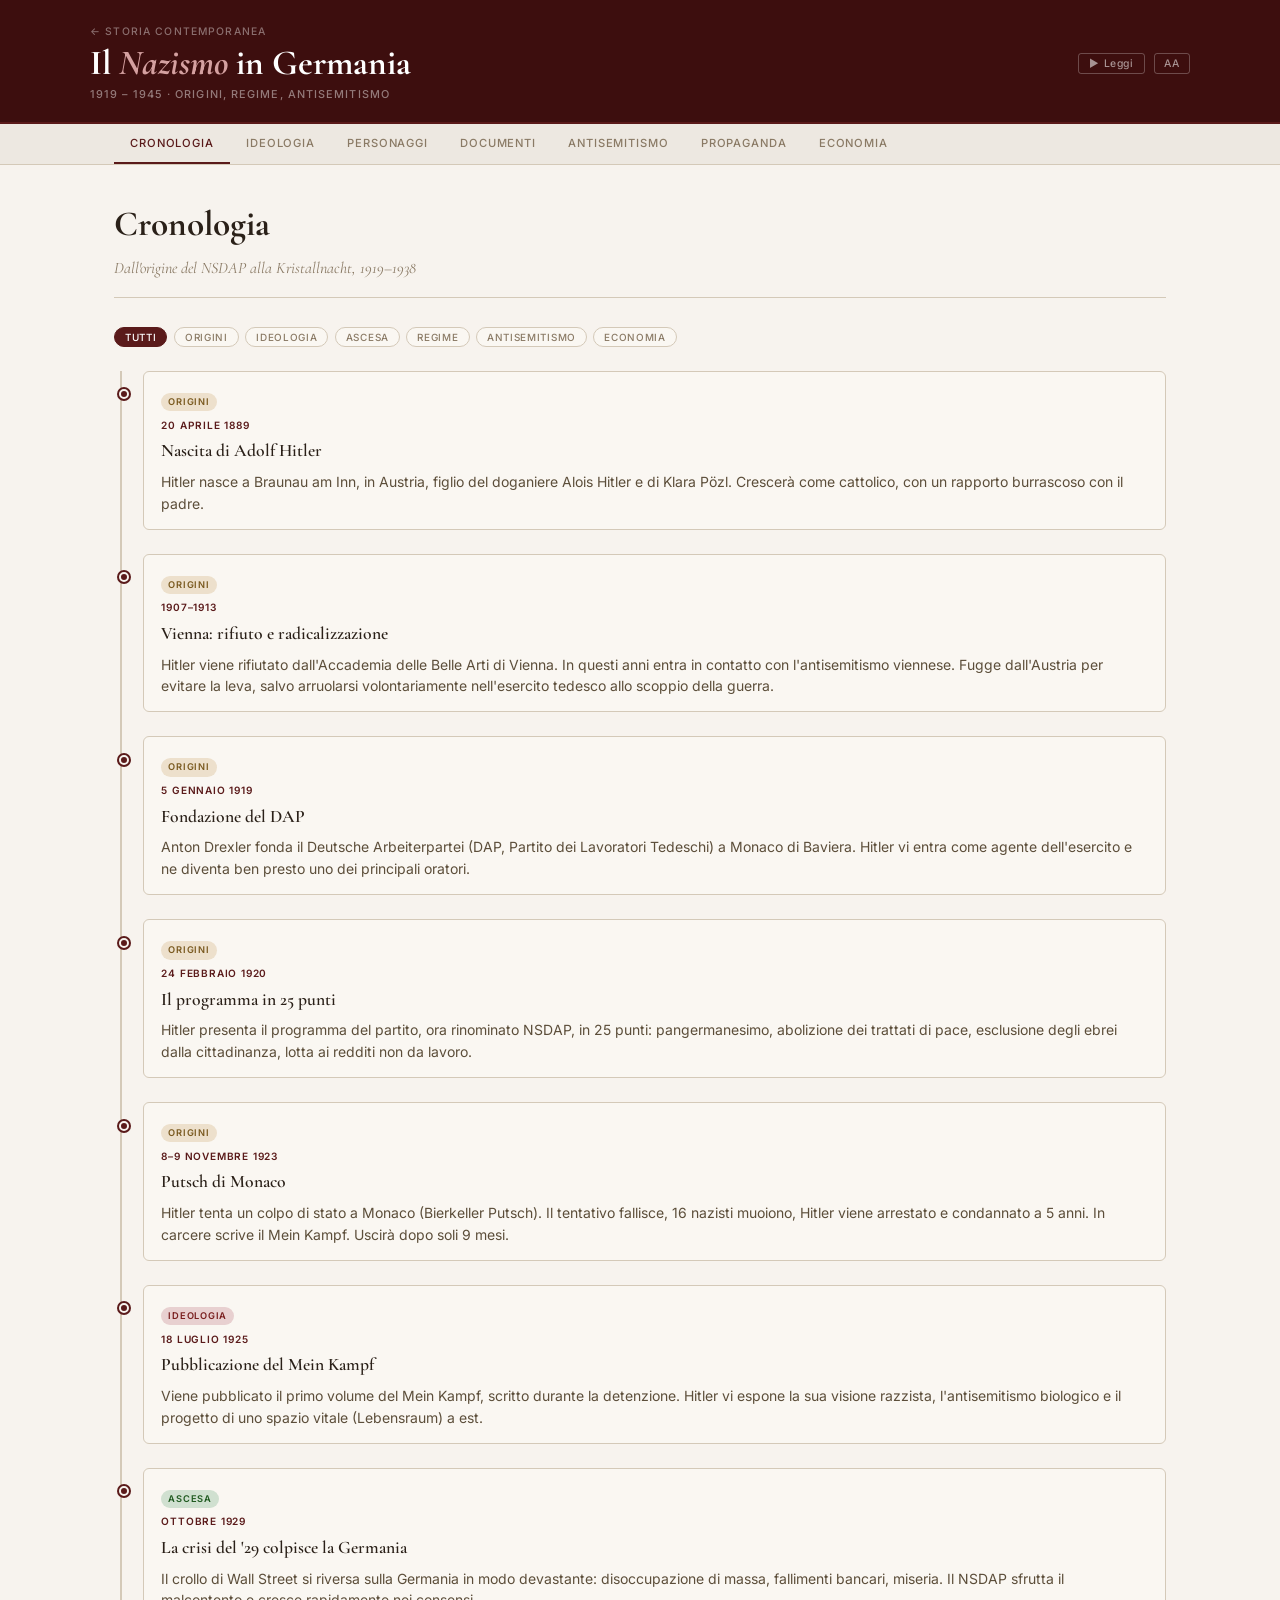
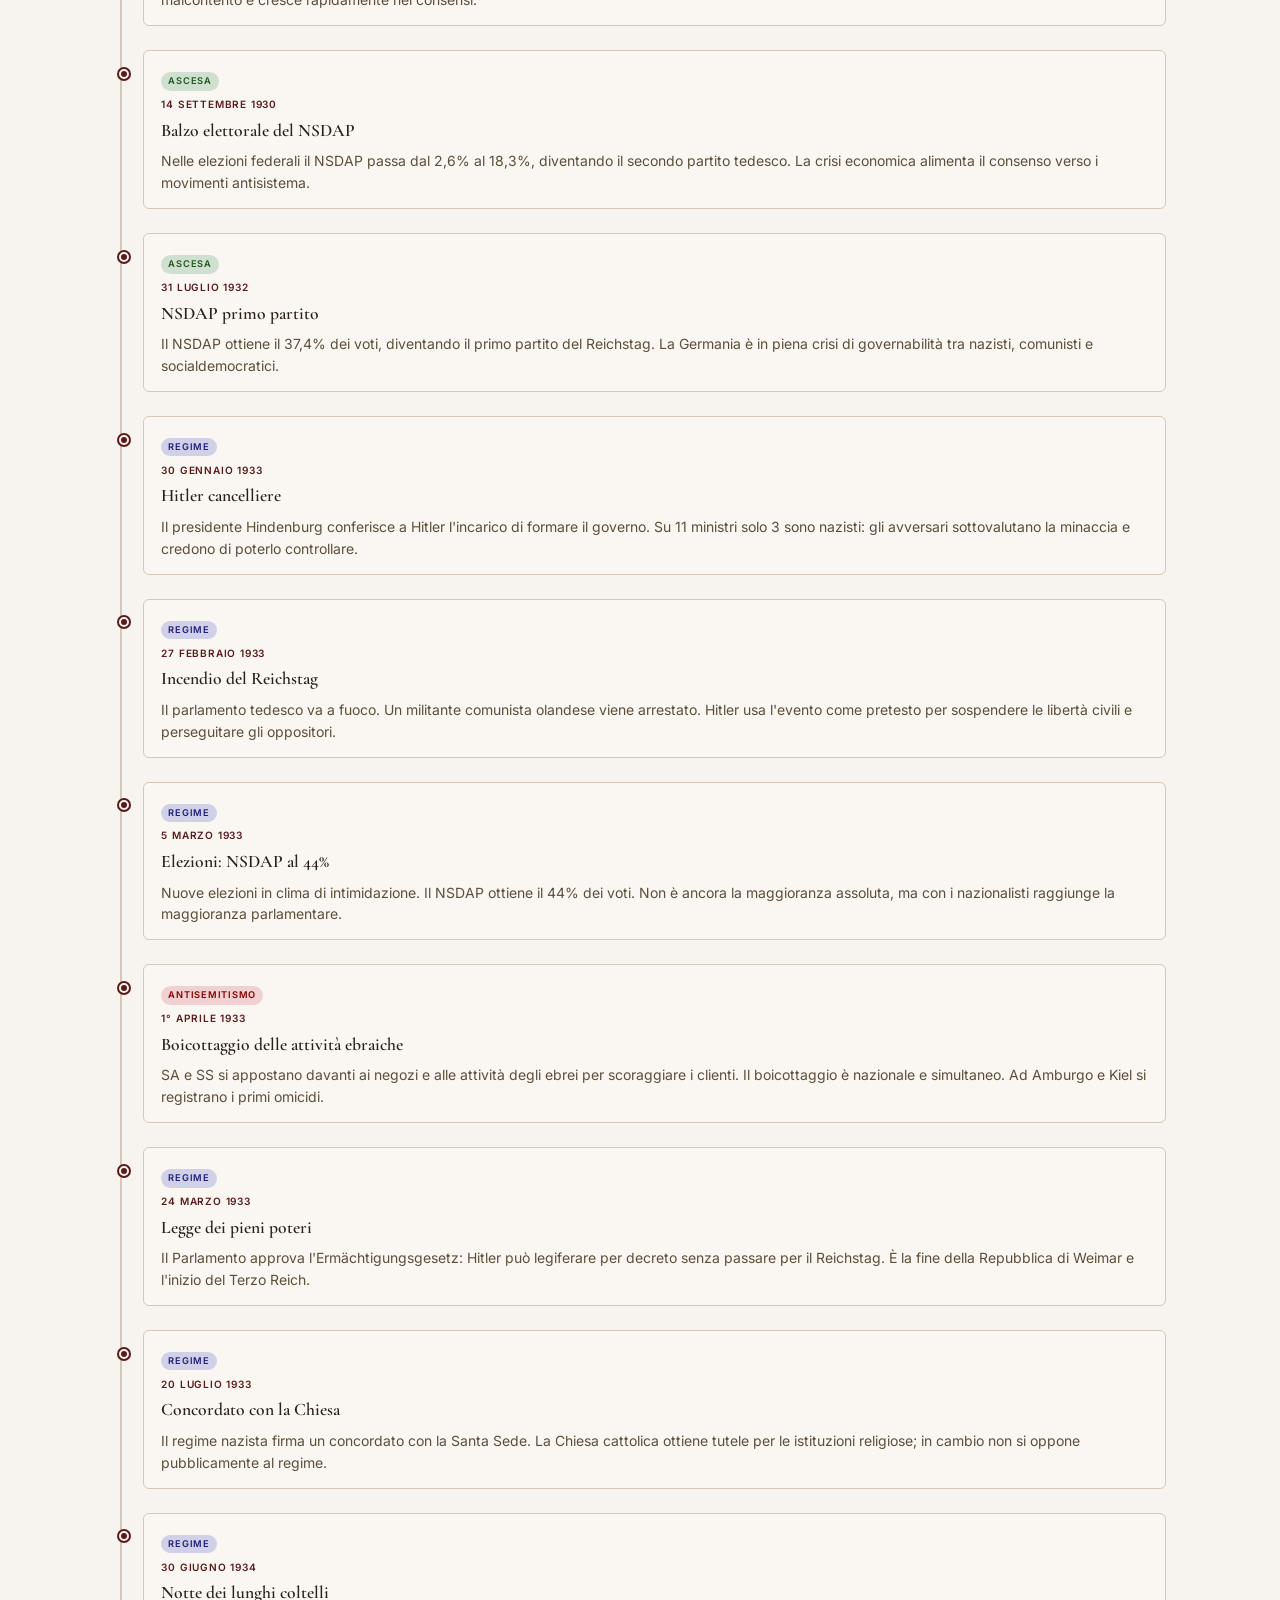
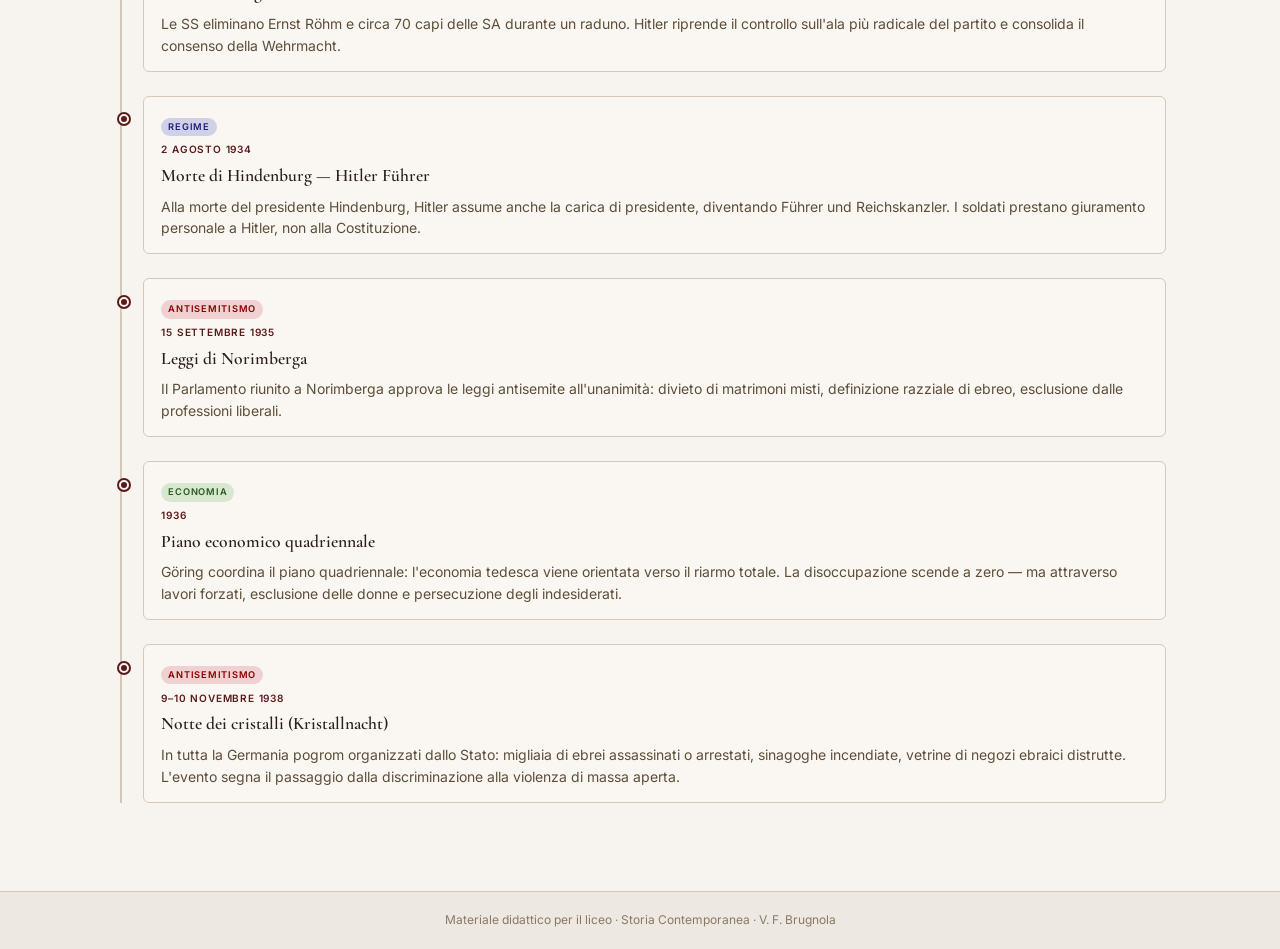
==== il-nazismo/index.html @ 442adf34 "Aggiunge dashboard Il Nazismo (7 tab) e aggiorna hub - Nuovo modulo il-nazismo/ con 7 sezioni temati" ====
<!DOCTYPE html>
<html lang="it">
<head>
<meta charset="UTF-8">
<meta name="viewport" content="width=device-width, initial-scale=1.0">
<title>Il Nazismo in Germania — Dashboard Didattico</title>
<link rel="preconnect" href="https://fonts.googleapis.com">
<link rel="stylesheet" href="https://fonts.googleapis.com/css2?family=Cormorant+Garamond:ital,wght@0,400;0,600;0,700;1,400;1,600&family=Inter:wght@400;500;600&display=swap">

<!-- Data files -->
<script src="data/timeline.js"></script>
<script src="data/ideologia.js"></script>
<script src="data/personaggi.js"></script>
<script src="data/documenti.js"></script>
<script src="data/antisemitismo.js"></script>
<script src="data/propaganda.js"></script>
<script src="data/economia.js"></script>

<style>
/* ═══════════════════════════════════════════
   DESIGN TOKENS — allineati a stora_contemporanea
═══════════════════════════════════════════ */
:root {
  --bg:           #F7F3EE;
  --bg2:          #EDE8E1;
  --bg3:          #E0D9D0;
  --fg:           #2A2018;
  --fg2:          #5C4E3A;
  --fg3:          #8A7A65;
  --accent:       #5A1A1A;
  --accent2:      #3D0E0E;
  --gold:         #8A6A20;
  --gold-pale:    #F0E6CC;
  --border:       #D4C9B8;
  --card:         #FAF7F2;
  --shadow:       rgba(42,32,24,0.10);
  --tag-bg:       #EDE0CC;
  --tag-fg:       #7A5A20;
  --font-display: 'Cormorant Garamond', Georgia, serif;
  --font-ui:      'Inter', system-ui, sans-serif;
  color-scheme: light;
}

/* ═══ RESET & BASE ═══ */
*, *::before, *::after { box-sizing: border-box; margin: 0; padding: 0; }

body {
  font-family: var(--font-ui);
  background: var(--bg);
  color: var(--fg);
  font-size: 15px;
  line-height: 1.55;
  min-height: 100vh;
  display: flex;
  flex-direction: column;
}

/* ═══ ALTA LEGGIBILITÀ (OpenDyslexic) ═══ */
@font-face {
  font-family: 'OpenDyslexic';
  src: url('https://cdn.jsdelivr.net/npm/opendyslexic@0.91.12/OpenDyslexic-Regular.otf') format('opentype');
  font-weight: normal; font-style: normal;
}
@font-face {
  font-family: 'OpenDyslexic';
  src: url('https://cdn.jsdelivr.net/npm/opendyslexic@0.91.12/OpenDyslexic-Bold.otf') format('opentype');
  font-weight: bold; font-style: normal;
}
:root.alta-legg {
  --font-display: 'OpenDyslexic', sans-serif;
  --font-ui:      'OpenDyslexic', sans-serif;
}
:root.alta-legg body { line-height: 2.0; letter-spacing: 0.04em; word-spacing: 0.18em; }

.legg-btn {
  font-family: var(--font-ui);
  font-size: 0.65rem;
  font-weight: 500;
  letter-spacing: 0.08em;
  text-transform: uppercase;
  background: transparent;
  border: 1px solid rgba(255,255,255,0.25);
  color: rgba(255,255,255,0.55);
  padding: 3px 9px;
  border-radius: 3px;
  cursor: pointer;
  transition: all 0.15s;
}
.legg-btn:hover, .legg-btn.active {
  background: rgba(255,255,255,0.12);
  color: rgba(255,255,255,0.85);
  border-color: rgba(255,255,255,0.45);
}

/* ═══ HEADER ═══ */
.site-header {
  background: var(--accent2);
  border-bottom: 2px solid var(--accent);
  padding: 1.5rem 1.5rem 1.2rem;
  position: sticky;
  top: 0;
  z-index: 100;
}

.header-inner {
  max-width: 1100px;
  margin-inline: auto;
  display: flex;
  align-items: center;
  gap: 1.5rem;
  flex-wrap: wrap;
}

.header-text { flex: 1; min-width: 0; }

.header-crumb {
  display: block;
  font-family: var(--font-ui);
  font-size: 0.65rem;
  font-weight: 500;
  letter-spacing: 0.11em;
  text-transform: uppercase;
  color: rgba(255,255,255,0.40);
  text-decoration: none;
  margin-bottom: 4px;
  transition: color 0.15s;
}
.header-crumb:hover { color: rgba(255,255,255,0.75); }

.site-title {
  font-family: var(--font-display);
  font-size: clamp(1.5rem, 3.5vw, 2.2rem);
  font-weight: 700;
  color: #fff;
  line-height: 1.1;
}
.site-title em { font-style: italic; color: #D4A0A0; }

.site-dates {
  font-family: var(--font-ui);
  font-size: 0.68rem;
  font-weight: 500;
  letter-spacing: 0.1em;
  text-transform: uppercase;
  color: rgba(255,255,255,0.45);
  margin-top: 3px;
}

.header-controls {
  display: flex;
  align-items: center;
  gap: 0.6rem;
  flex-shrink: 0;
}

/* TTS */
.tts-btn {
  font-family: var(--font-ui);
  font-size: 0.65rem;
  font-weight: 500;
  letter-spacing: 0.06em;
  background: transparent;
  border: 1px solid rgba(255,255,255,0.25);
  color: rgba(255,255,255,0.55);
  padding: 3px 10px;
  border-radius: 3px;
  cursor: pointer;
  transition: all 0.15s;
  display: none;
}
.tts-btn.visible { display: inline-flex; align-items: center; gap: 5px; }
.tts-btn:hover { background: rgba(255,255,255,0.12); color: rgba(255,255,255,0.85); border-color: rgba(255,255,255,0.45); }

/* ═══ NAV TABS ═══ */
.nav-tabs {
  background: var(--bg2);
  border-bottom: 1px solid var(--border);
  overflow-x: auto;
  scrollbar-width: none;
}
.nav-tabs::-webkit-scrollbar { display: none; }

.nav-tabs-inner {
  max-width: 1100px;
  margin-inline: auto;
  display: flex;
  padding: 0 1.5rem;
  gap: 0;
}

.tab-btn {
  font-family: var(--font-ui);
  font-size: 0.7rem;
  font-weight: 500;
  letter-spacing: 0.08em;
  text-transform: uppercase;
  color: var(--fg3);
  background: none;
  border: none;
  border-bottom: 2px solid transparent;
  padding: 0.75rem 1rem;
  cursor: pointer;
  transition: color 0.15s, border-color 0.15s;
  white-space: nowrap;
}
.tab-btn:hover { color: var(--fg2); }
.tab-btn.active { color: var(--accent); border-bottom-color: var(--accent); }

/* ═══ MAIN CONTENT ═══ */
.main {
  flex: 1;
  max-width: 1100px;
  width: 100%;
  margin-inline: auto;
  padding: 2rem 1.5rem 4rem;
}

.section { display: none; }
.section.active { display: block; }

/* ═══ SECTION HEADING ═══ */
.sec-title {
  font-family: var(--font-display);
  font-size: clamp(1.6rem, 3vw, 2.2rem);
  font-weight: 700;
  color: var(--fg);
  margin-bottom: 0.3rem;
}
.sec-subtitle {
  font-family: var(--font-display);
  font-size: 1rem;
  font-style: italic;
  color: var(--fg3);
  margin-bottom: 1.8rem;
  padding-bottom: 1rem;
  border-bottom: 1px solid var(--border);
}

/* ═══ TIMELINE ═══ */
.timeline-filters {
  display: flex;
  flex-wrap: wrap;
  gap: 0.4rem;
  margin-bottom: 1.5rem;
}
.tl-filter {
  font-family: var(--font-ui);
  font-size: 0.62rem;
  font-weight: 500;
  letter-spacing: 0.07em;
  text-transform: uppercase;
  border: 1px solid var(--border);
  background: var(--card);
  color: var(--fg3);
  padding: 3px 10px;
  border-radius: 20px;
  cursor: pointer;
  transition: all 0.15s;
}
.tl-filter.active, .tl-filter:hover {
  background: var(--accent);
  color: #fff;
  border-color: var(--accent);
}

.timeline { position: relative; padding-left: 1.8rem; }
.timeline::before {
  content: '';
  position: absolute;
  left: 6px;
  top: 0; bottom: 0;
  width: 2px;
  background: var(--border);
}

.tl-item {
  position: relative;
  margin-bottom: 1.5rem;
  padding: 1rem 1.1rem 0.9rem;
  background: var(--card);
  border: 1px solid var(--border);
  border-radius: 6px;
  transition: box-shadow 0.15s, transform 0.15s;
}
.tl-item:hover { box-shadow: 0 4px 16px var(--shadow); transform: translateX(2px); }
.tl-item.hidden { display: none; }

.tl-item::before {
  content: '';
  position: absolute;
  left: -1.55rem;
  top: 1.1rem;
  width: 10px; height: 10px;
  border-radius: 50%;
  background: var(--accent);
  border: 2px solid var(--bg);
  box-shadow: 0 0 0 2px var(--accent);
}

.tl-data {
  font-family: var(--font-ui);
  font-size: 0.63rem;
  font-weight: 600;
  letter-spacing: 0.08em;
  text-transform: uppercase;
  color: var(--accent);
  margin-bottom: 0.25rem;
}
.tl-titolo {
  font-family: var(--font-display);
  font-size: 1.1rem;
  font-weight: 600;
  color: var(--fg);
  margin-bottom: 0.4rem;
}
.tl-desc { font-size: 0.875rem; color: var(--fg2); line-height: 1.55; }

.cat-badge {
  display: inline-block;
  font-size: 0.58rem;
  font-weight: 600;
  letter-spacing: 0.08em;
  text-transform: uppercase;
  padding: 2px 7px;
  border-radius: 20px;
  margin-bottom: 0.4rem;
}
.cat-origini   { background: #EDE0CC; color: #7A5A20; }
.cat-ideologia { background: #E8D0D0; color: #7A2020; }
.cat-ascesa    { background: #D0E0D0; color: #205A20; }
.cat-regime    { background: #D0D0E8; color: #20207A; }
.cat-antisemitismo { background: #F0D0D0; color: #8B0000; }
.cat-economia  { background: #D8E8D0; color: #2A5A20; }

/* ═══ IDEOLOGIA CARDS ═══ */
.ideologia-grid {
  display: grid;
  grid-template-columns: repeat(auto-fill, minmax(300px, 1fr));
  gap: 1rem;
}
.idea-card {
  background: var(--card);
  border: 1px solid var(--border);
  border-radius: 8px;
  padding: 1.3rem 1.4rem 1.2rem;
  transition: box-shadow 0.15s, transform 0.15s;
}
.idea-card:hover { box-shadow: 0 4px 16px var(--shadow); transform: translateY(-2px); }

.idea-titolo {
  font-family: var(--font-display);
  font-size: 1.2rem;
  font-weight: 700;
  color: var(--fg);
  margin-bottom: 0.2rem;
}
.idea-sub {
  font-family: var(--font-display);
  font-size: 0.9rem;
  font-style: italic;
  color: var(--accent);
  margin-bottom: 0.7rem;
}
.idea-corpo { font-size: 0.875rem; color: var(--fg2); line-height: 1.6; margin-bottom: 0.8rem; }
.idea-tags { display: flex; flex-wrap: wrap; gap: 0.4rem; }
.idea-tag {
  font-size: 0.6rem;
  font-weight: 600;
  letter-spacing: 0.06em;
  text-transform: uppercase;
  background: var(--tag-bg);
  color: var(--tag-fg);
  padding: 2px 7px;
  border-radius: 20px;
}

/* ═══ PERSONAGGI ═══ */
.personaggi-grid {
  display: grid;
  grid-template-columns: repeat(auto-fill, minmax(280px, 1fr));
  gap: 1rem;
}
.pers-card {
  background: var(--card);
  border: 1px solid var(--border);
  border-radius: 8px;
  padding: 1.2rem 1.3rem 1.1rem;
  transition: box-shadow 0.15s, transform 0.15s;
}
.pers-card:hover { box-shadow: 0 4px 16px var(--shadow); transform: translateY(-2px); }

.pers-nome {
  font-family: var(--font-display);
  font-size: 1.15rem;
  font-weight: 700;
  color: var(--fg);
  margin-bottom: 0.1rem;
}
.pers-date {
  font-size: 0.7rem;
  color: var(--fg3);
  letter-spacing: 0.04em;
  margin-bottom: 0.15rem;
}
.pers-ruolo {
  font-size: 0.72rem;
  font-weight: 600;
  letter-spacing: 0.06em;
  text-transform: uppercase;
  margin-bottom: 0.7rem;
  padding-bottom: 0.6rem;
  border-bottom: 1px solid var(--border);
}
.pers-nsdap    { color: var(--accent); }
.pers-establishment { color: var(--fg3); }
.pers-opposizione   { color: #2D6A4F; }

.pers-bio { font-size: 0.865rem; color: var(--fg2); line-height: 1.55; }

/* ═══ DOCUMENTI ═══ */
.documenti-list { display: flex; flex-direction: column; gap: 1.2rem; }

.doc-card {
  background: var(--card);
  border: 1px solid var(--border);
  border-left: 3px solid var(--accent);
  border-radius: 0 8px 8px 0;
  padding: 1.2rem 1.4rem 1.1rem;
  transition: box-shadow 0.15s, transform 0.15s;
}
.doc-card:hover { box-shadow: 0 4px 16px var(--shadow); transform: translateY(-2px); }

.doc-meta {
  display: flex;
  flex-wrap: wrap;
  gap: 0.6rem;
  align-items: center;
  margin-bottom: 0.5rem;
}
.doc-data {
  font-size: 0.65rem;
  font-weight: 600;
  letter-spacing: 0.08em;
  text-transform: uppercase;
  color: var(--accent);
}
.doc-autore {
  font-size: 0.7rem;
  color: var(--fg3);
  font-style: italic;
}
.doc-cat {
  font-size: 0.58rem;
  font-weight: 600;
  letter-spacing: 0.07em;
  text-transform: uppercase;
  padding: 1px 6px;
  border-radius: 20px;
  margin-left: auto;
}

.doc-titolo {
  font-family: var(--font-display);
  font-size: 1.15rem;
  font-weight: 700;
  color: var(--fg);
  margin-bottom: 0.7rem;
}

.doc-testo {
  font-family: var(--font-display);
  font-size: 1rem;
  font-style: italic;
  color: var(--fg2);
  line-height: 1.7;
  border-left: 2px solid var(--gold-pale);
  padding-left: 1rem;
  margin-bottom: 0.8rem;
}

.doc-commento {
  font-size: 0.865rem;
  color: var(--fg2);
  line-height: 1.6;
}

details summary {
  cursor: pointer;
  font-size: 0.72rem;
  font-weight: 600;
  letter-spacing: 0.06em;
  text-transform: uppercase;
  color: var(--fg3);
  user-select: none;
  margin-bottom: 0.6rem;
  transition: color 0.15s;
}
details summary:hover { color: var(--fg2); }
details[open] summary { color: var(--fg); }

/* ═══ ANTISEMITISMO ═══ */
.antisem-list { display: flex; flex-direction: column; gap: 1.5rem; }

.antisem-card {
  background: var(--card);
  border: 1px solid var(--border);
  border-radius: 8px;
  padding: 1.3rem 1.5rem 1.2rem;
  transition: box-shadow 0.15s, transform 0.15s;
}
.antisem-card:hover { box-shadow: 0 4px 16px var(--shadow); transform: translateY(-2px); }

.antisem-header {
  display: flex;
  align-items: baseline;
  flex-wrap: wrap;
  gap: 0.8rem;
  margin-bottom: 0.6rem;
}
.antisem-data {
  font-size: 0.63rem;
  font-weight: 600;
  letter-spacing: 0.08em;
  text-transform: uppercase;
  color: var(--accent);
}
.antisem-fase {
  font-size: 0.6rem;
  font-weight: 600;
  letter-spacing: 0.07em;
  text-transform: uppercase;
  padding: 2px 8px;
  border-radius: 20px;
  background: #F0D0D0;
  color: #8B0000;
}
.antisem-titolo {
  font-family: var(--font-display);
  font-size: 1.15rem;
  font-weight: 700;
  color: var(--fg);
  margin-bottom: 0.6rem;
}
.antisem-desc { font-size: 0.875rem; color: var(--fg2); line-height: 1.6; margin-bottom: 0.9rem; }
.antisem-conseguenze-title {
  font-size: 0.65rem;
  font-weight: 600;
  letter-spacing: 0.08em;
  text-transform: uppercase;
  color: var(--fg3);
  margin-bottom: 0.4rem;
}
.antisem-conseguenze { list-style: none; display: flex; flex-direction: column; gap: 0.25rem; }
.antisem-conseguenze li {
  font-size: 0.845rem;
  color: var(--fg2);
  padding-left: 1rem;
  position: relative;
}
.antisem-conseguenze li::before {
  content: '›';
  position: absolute;
  left: 0;
  color: var(--accent);
  font-weight: 700;
}

/* ═══ PROPAGANDA ═══ */
.prop-grid {
  display: grid;
  grid-template-columns: repeat(auto-fill, minmax(300px, 1fr));
  gap: 1rem;
}
.prop-card {
  background: var(--card);
  border: 1px solid var(--border);
  border-radius: 8px;
  padding: 1.2rem 1.3rem 1.1rem;
  transition: box-shadow 0.15s, transform 0.15s;
}
.prop-card:hover { box-shadow: 0 4px 16px var(--shadow); transform: translateY(-2px); }

.prop-titolo {
  font-family: var(--font-display);
  font-size: 1.1rem;
  font-weight: 700;
  color: var(--fg);
  margin-bottom: 0.15rem;
}
.prop-resp {
  font-size: 0.68rem;
  color: var(--fg3);
  font-style: italic;
  margin-bottom: 0.7rem;
  padding-bottom: 0.6rem;
  border-bottom: 1px solid var(--border);
}
.prop-desc { font-size: 0.865rem; color: var(--fg2); line-height: 1.6; margin-bottom: 0.8rem; }
.prop-strumenti-title {
  font-size: 0.62rem;
  font-weight: 600;
  letter-spacing: 0.07em;
  text-transform: uppercase;
  color: var(--fg3);
  margin-bottom: 0.35rem;
}
.prop-strumenti { list-style: none; display: flex; flex-direction: column; gap: 0.2rem; }
.prop-strumenti li {
  font-size: 0.82rem;
  color: var(--fg2);
  padding-left: 0.9rem;
  position: relative;
}
.prop-strumenti li::before {
  content: '·';
  position: absolute;
  left: 0;
  color: var(--accent);
  font-weight: 700;
}

/* ═══ ECONOMIA ═══ */
.eco-list { display: flex; flex-direction: column; gap: 1.2rem; }
.eco-card {
  background: var(--card);
  border: 1px solid var(--border);
  border-radius: 8px;
  padding: 1.3rem 1.5rem 1.2rem;
  transition: box-shadow 0.15s, transform 0.15s;
}
.eco-card:hover { box-shadow: 0 4px 16px var(--shadow); transform: translateY(-2px); }

.eco-header {
  display: flex;
  align-items: baseline;
  flex-wrap: wrap;
  gap: 0.8rem;
  margin-bottom: 0.5rem;
}
.eco-periodo {
  font-size: 0.63rem;
  font-weight: 600;
  letter-spacing: 0.08em;
  text-transform: uppercase;
  color: var(--fg3);
}
.eco-titolo {
  font-family: var(--font-display);
  font-size: 1.15rem;
  font-weight: 700;
  color: var(--fg);
  margin-bottom: 0.6rem;
}
.eco-desc { font-size: 0.875rem; color: var(--fg2); line-height: 1.6; margin-bottom: 0.8rem; }
.eco-dati { display: flex; flex-direction: column; gap: 0.25rem; }
.eco-dato {
  font-size: 0.83rem;
  color: var(--fg2);
  padding-left: 1rem;
  position: relative;
}
.eco-dato::before {
  content: '›';
  position: absolute;
  left: 0;
  color: var(--gold);
  font-weight: 700;
}

/* ═══ FOOTER ═══ */
.site-footer {
  background: var(--bg2);
  border-top: 1px solid var(--border);
  padding: 1.2rem 1.5rem;
  font-size: 0.75rem;
  color: var(--fg3);
  text-align: center;
}

/* ═══ RESPONSIVE ═══ */
@media (max-width: 600px) {
  .header-inner { flex-direction: column; align-items: flex-start; gap: 0.7rem; }
  .main { padding: 1.5rem 1rem 3rem; }
  .ideologia-grid, .personaggi-grid, .prop-grid { grid-template-columns: 1fr; }
}
</style>
</head>
<body>

<!-- HEADER -->
<header class="site-header">
  <div class="header-inner">
    <div class="header-text">
      <a href="../" class="header-crumb">← Storia Contemporanea</a>
      <h1 class="site-title">Il <em>Nazismo</em> in Germania</h1>
      <p class="site-dates">1919 – 1945 · Origini, regime, antisemitismo</p>
    </div>
    <div class="header-controls">
      <button class="tts-btn" id="tts-play" onclick="ttsPlay()">▶ Leggi</button>
      <button class="tts-btn" id="tts-stop" onclick="ttsStop()">⏹ Stop</button>
      <button class="legg-btn" id="legg-btn" onclick="toggleLegg()" title="Alta leggibilità (OpenDyslexic)">Aa</button>
    </div>
  </div>
</header>

<!-- NAV TABS -->
<nav class="nav-tabs">
  <div class="nav-tabs-inner">
    <button class="tab-btn active" onclick="showTab('timeline', this)">Cronologia</button>
    <button class="tab-btn" onclick="showTab('ideologia', this)">Ideologia</button>
    <button class="tab-btn" onclick="showTab('personaggi', this)">Personaggi</button>
    <button class="tab-btn" onclick="showTab('documenti', this)">Documenti</button>
    <button class="tab-btn" onclick="showTab('antisemitismo', this)">Antisemitismo</button>
    <button class="tab-btn" onclick="showTab('propaganda', this)">Propaganda</button>
    <button class="tab-btn" onclick="showTab('economia', this)">Economia</button>
  </div>
</nav>

<!-- MAIN -->
<main class="main">

  <!-- ══ TIMELINE ══ -->
  <section id="sec-timeline" class="section active">
    <h2 class="sec-title">Cronologia</h2>
    <p class="sec-subtitle">Dall'origine del NSDAP alla Kristallnacht, 1919–1938</p>

    <div class="timeline-filters" id="tl-filters">
      <button class="tl-filter active" onclick="filterTimeline('all', this)">Tutti</button>
      <button class="tl-filter" onclick="filterTimeline('origini', this)">Origini</button>
      <button class="tl-filter" onclick="filterTimeline('ideologia', this)">Ideologia</button>
      <button class="tl-filter" onclick="filterTimeline('ascesa', this)">Ascesa</button>
      <button class="tl-filter" onclick="filterTimeline('regime', this)">Regime</button>
      <button class="tl-filter" onclick="filterTimeline('antisemitismo', this)">Antisemitismo</button>
      <button class="tl-filter" onclick="filterTimeline('economia', this)">Economia</button>
    </div>

    <div class="timeline" id="timeline-container"></div>
  </section>

  <!-- ══ IDEOLOGIA ══ -->
  <section id="sec-ideologia" class="section">
    <h2 class="sec-title">Ideologia</h2>
    <p class="sec-subtitle">I pilastri del pensiero nazionalsocialista</p>
    <div class="ideologia-grid" id="ideologia-container"></div>
  </section>

  <!-- ══ PERSONAGGI ══ -->
  <section id="sec-personaggi" class="section">
    <h2 class="sec-title">Personaggi</h2>
    <p class="sec-subtitle">Protagonisti del nazismo e della resistenza</p>
    <div class="personaggi-grid" id="personaggi-container"></div>
  </section>

  <!-- ══ DOCUMENTI ══ -->
  <section id="sec-documenti" class="section">
    <h2 class="sec-title">Documenti</h2>
    <p class="sec-subtitle">Fonti primarie con commento storico</p>
    <div class="documenti-list" id="documenti-container"></div>
  </section>

  <!-- ══ ANTISEMITISMO ══ -->
  <section id="sec-antisemitismo" class="section">
    <h2 class="sec-title">Antisemitismo</h2>
    <p class="sec-subtitle">Dalla discriminazione alla violenza di massa, 1933–1938</p>
    <div class="antisem-list" id="antisem-container"></div>
  </section>

  <!-- ══ PROPAGANDA ══ -->
  <section id="sec-propaganda" class="section">
    <h2 class="sec-title">Propaganda</h2>
    <p class="sec-subtitle">La macchina del consenso nazista</p>
    <div class="prop-grid" id="prop-container"></div>
  </section>

  <!-- ══ ECONOMIA ══ -->
  <section id="sec-economia" class="section">
    <h2 class="sec-title">Economia</h2>
    <p class="sec-subtitle">Dal crollo del '29 all'economia di guerra</p>
    <div class="eco-list" id="eco-container"></div>
  </section>

</main>

<footer class="site-footer">
  Materiale didattico per il liceo · Storia Contemporanea · V. F. Brugnola
</footer>

<script>
/* ═══ TAB NAVIGATION ═══ */
function showTab(id, btn) {
  document.querySelectorAll('.section').forEach(s => s.classList.remove('active'));
  document.querySelectorAll('.tab-btn').forEach(b => b.classList.remove('active'));
  document.getElementById('sec-' + id).classList.add('active');
  btn.classList.add('active');
  updateTTS();
}

/* ═══ TIMELINE ═══ */
function buildTimeline() {
  const container = document.getElementById('timeline-container');
  container.innerHTML = timelineData.map(ev => `
    <div class="tl-item" data-cat="${ev.categoria}">
      <span class="cat-badge cat-${ev.categoria}">${ev.categoria}</span>
      <div class="tl-data">${ev.data}</div>
      <div class="tl-titolo">${ev.titolo}</div>
      <div class="tl-desc">${ev.desc}</div>
    </div>
  `).join('');
}

function filterTimeline(cat, btn) {
  document.querySelectorAll('#tl-filters .tl-filter').forEach(b => b.classList.remove('active'));
  btn.classList.add('active');
  document.querySelectorAll('.tl-item').forEach(item => {
    item.classList.toggle('hidden', cat !== 'all' && item.dataset.cat !== cat);
  });
}

/* ═══ IDEOLOGIA ═══ */
function buildIdeologia() {
  document.getElementById('ideologia-container').innerHTML = ideologiaData.map(i => `
    <div class="idea-card">
      <div class="idea-titolo">${i.titolo}</div>
      <div class="idea-sub">${i.sottotitolo}</div>
      <div class="idea-corpo">${i.corpo}</div>
      <div class="idea-tags">${i.tag.map(t => `<span class="idea-tag">${t}</span>`).join('')}</div>
    </div>
  `).join('');
}

/* ═══ PERSONAGGI ═══ */
function buildPersonaggi() {
  document.getElementById('personaggi-container').innerHTML = personaggiData.map(p => `
    <div class="pers-card">
      <div class="pers-nome">${p.nome}</div>
      <div class="pers-date">${p.date}</div>
      <div class="pers-ruolo pers-${p.fazione}">${p.ruolo}</div>
      <div class="pers-bio">${p.bio}</div>
    </div>
  `).join('');
}

/* ═══ DOCUMENTI ═══ */
function buildDocumenti() {
  document.getElementById('documenti-container').innerHTML = documentiData.map(d => `
    <div class="doc-card">
      <div class="doc-meta">
        <span class="doc-data">${d.data}</span>
        <span class="doc-autore">${d.autore}</span>
        <span class="doc-cat cat-${d.categoria}">${d.categoria}</span>
      </div>
      <div class="doc-titolo">${d.titolo}</div>
      <blockquote class="doc-testo">${d.testo}</blockquote>
      <details>
        <summary>Commento storico</summary>
        <div class="doc-commento">${d.commento}</div>
      </details>
    </div>
  `).join('');
}

/* ═══ ANTISEMITISMO ═══ */
function buildAntisemitismo() {
  document.getElementById('antisem-container').innerHTML = antisemitismoData.map(a => `
    <div class="antisem-card">
      <div class="antisem-header">
        <span class="antisem-data">${a.data}</span>
        <span class="antisem-fase">${a.fase}</span>
      </div>
      <div class="antisem-titolo">${a.titolo}</div>
      <div class="antisem-desc">${a.desc}</div>
      <div class="antisem-conseguenze-title">Conseguenze</div>
      <ul class="antisem-conseguenze">
        ${a.conseguenze.map(c => `<li>${c}</li>`).join('')}
      </ul>
    </div>
  `).join('');
}

/* ═══ PROPAGANDA ═══ */
function buildPropaganda() {
  document.getElementById('prop-container').innerHTML = propagandaData.map(p => `
    <div class="prop-card">
      <div class="prop-titolo">${p.titolo}</div>
      <div class="prop-resp">${p.responsabile}</div>
      <div class="prop-desc">${p.desc}</div>
      <div class="prop-strumenti-title">Strumenti</div>
      <ul class="prop-strumenti">
        ${p.strumenti.map(s => `<li>${s}</li>`).join('')}
      </ul>
    </div>
  `).join('');
}

/* ═══ ECONOMIA ═══ */
function buildEconomia() {
  document.getElementById('eco-container').innerHTML = economiaData.map(e => `
    <div class="eco-card">
      <div class="eco-header">
        <span class="eco-periodo">${e.periodo}</span>
      </div>
      <div class="eco-titolo">${e.titolo}</div>
      <div class="eco-desc">${e.desc}</div>
      <div class="eco-dati">
        ${e.dati.map(d => `<div class="eco-dato">${d}</div>`).join('')}
      </div>
    </div>
  `).join('');
}

/* ═══ TTS ═══ */
let ttsActive = false;
let currentUtterance = null;

function getReadableText() {
  const activeSection = document.querySelector('.section.active');
  if (!activeSection) return '';
  return activeSection.innerText.replace(/\s+/g, ' ').trim();
}

function updateTTS() {
  const text = getReadableText();
  document.getElementById('tts-play').classList.toggle('visible', text.length > 0);
}

function ttsPlay() {
  if (!('speechSynthesis' in window)) return;
  window.speechSynthesis.cancel();
  const text = getReadableText();
  if (!text) return;
  currentUtterance = new SpeechSynthesisUtterance(text);
  currentUtterance.lang = 'it-IT';
  currentUtterance.rate = 0.92;
  currentUtterance.onend = () => {
    ttsActive = false;
    document.getElementById('tts-stop').classList.remove('visible');
  };
  window.speechSynthesis.speak(currentUtterance);
  ttsActive = true;
  document.getElementById('tts-stop').classList.add('visible');
}

function ttsStop() {
  window.speechSynthesis.cancel();
  ttsActive = false;
  document.getElementById('tts-stop').classList.remove('visible');
}

/* ═══ ALTA LEGGIBILITÀ ═══ */
function toggleLegg() {
  const root = document.documentElement;
  const btn = document.getElementById('legg-btn');
  root.classList.toggle('alta-legg');
  btn.classList.toggle('active');
  btn.textContent = root.classList.contains('alta-legg') ? 'Aa ✓' : 'Aa';
}

/* ═══ INIT ═══ */
document.addEventListener('DOMContentLoaded', () => {
  buildTimeline();
  buildIdeologia();
  buildPersonaggi();
  buildDocumenti();
  buildAntisemitismo();
  buildPropaganda();
  buildEconomia();
  updateTTS();
});
</script>
</body>
</html>
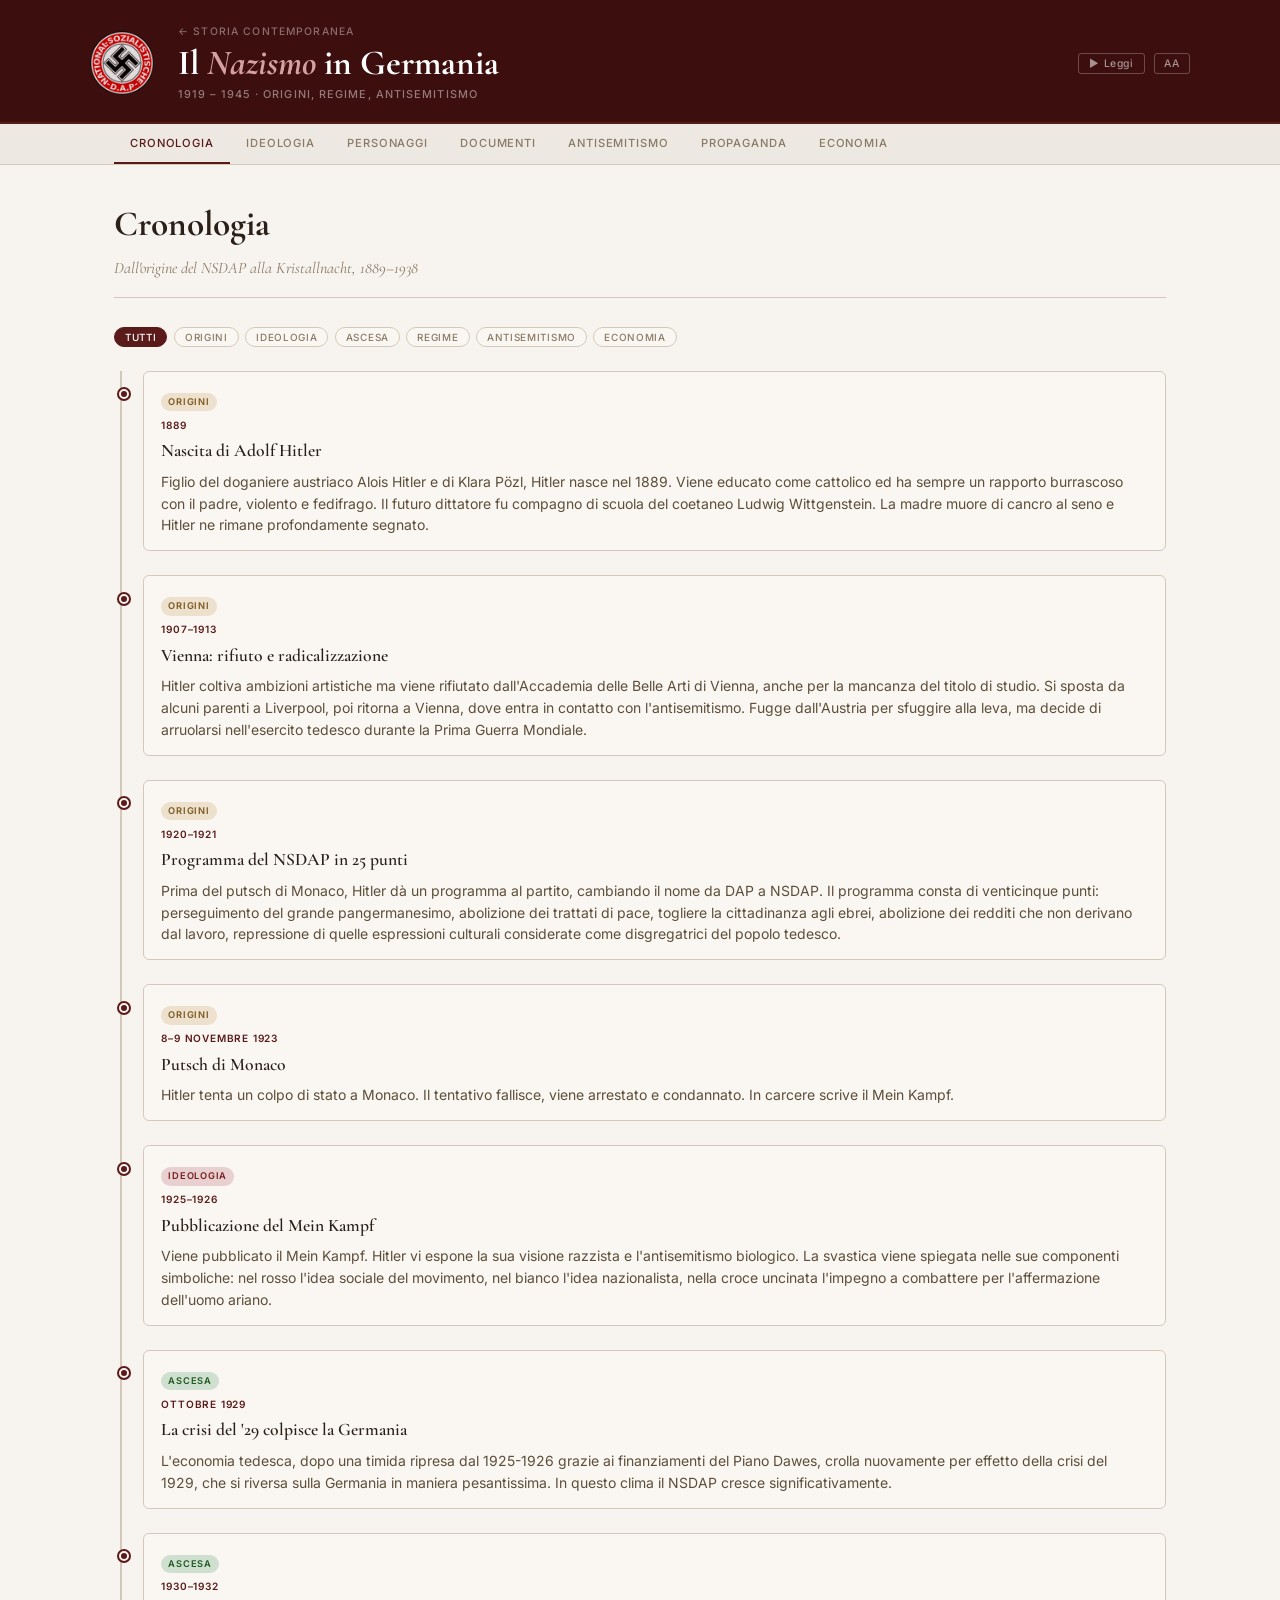
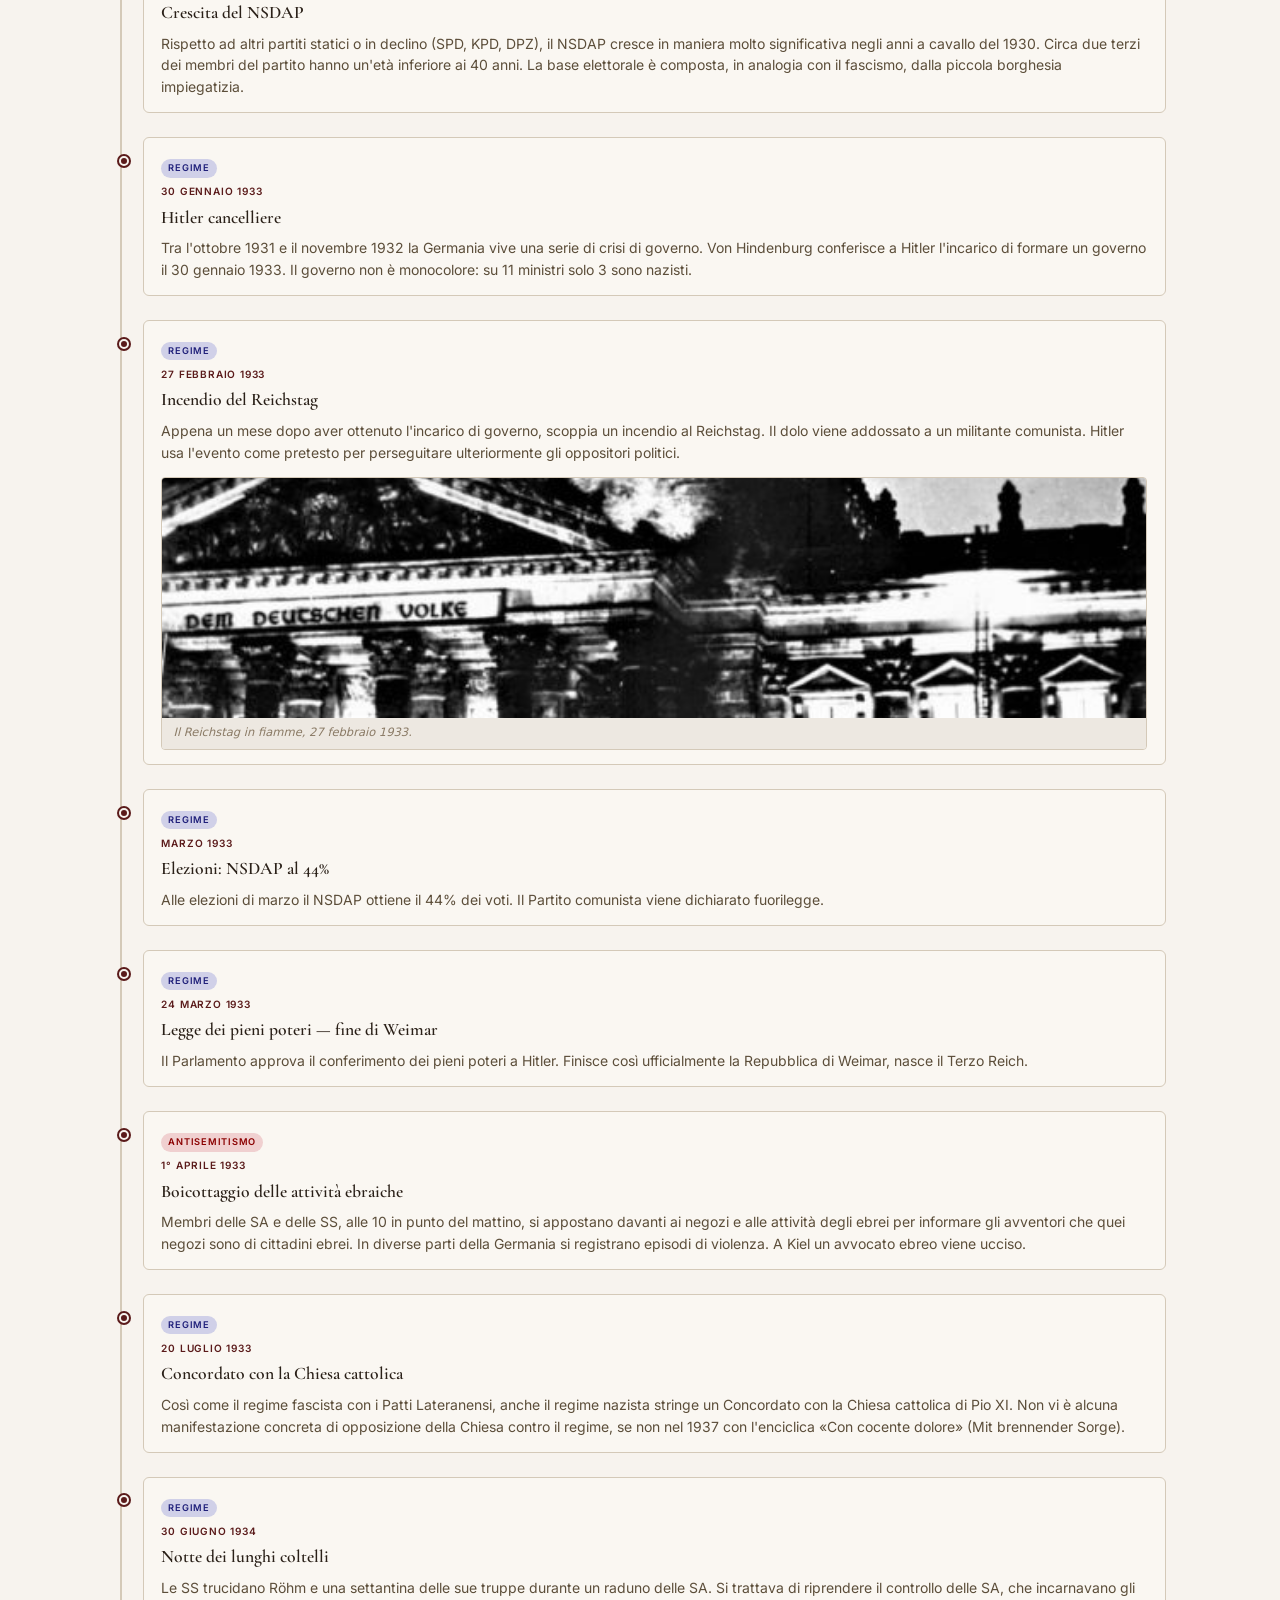
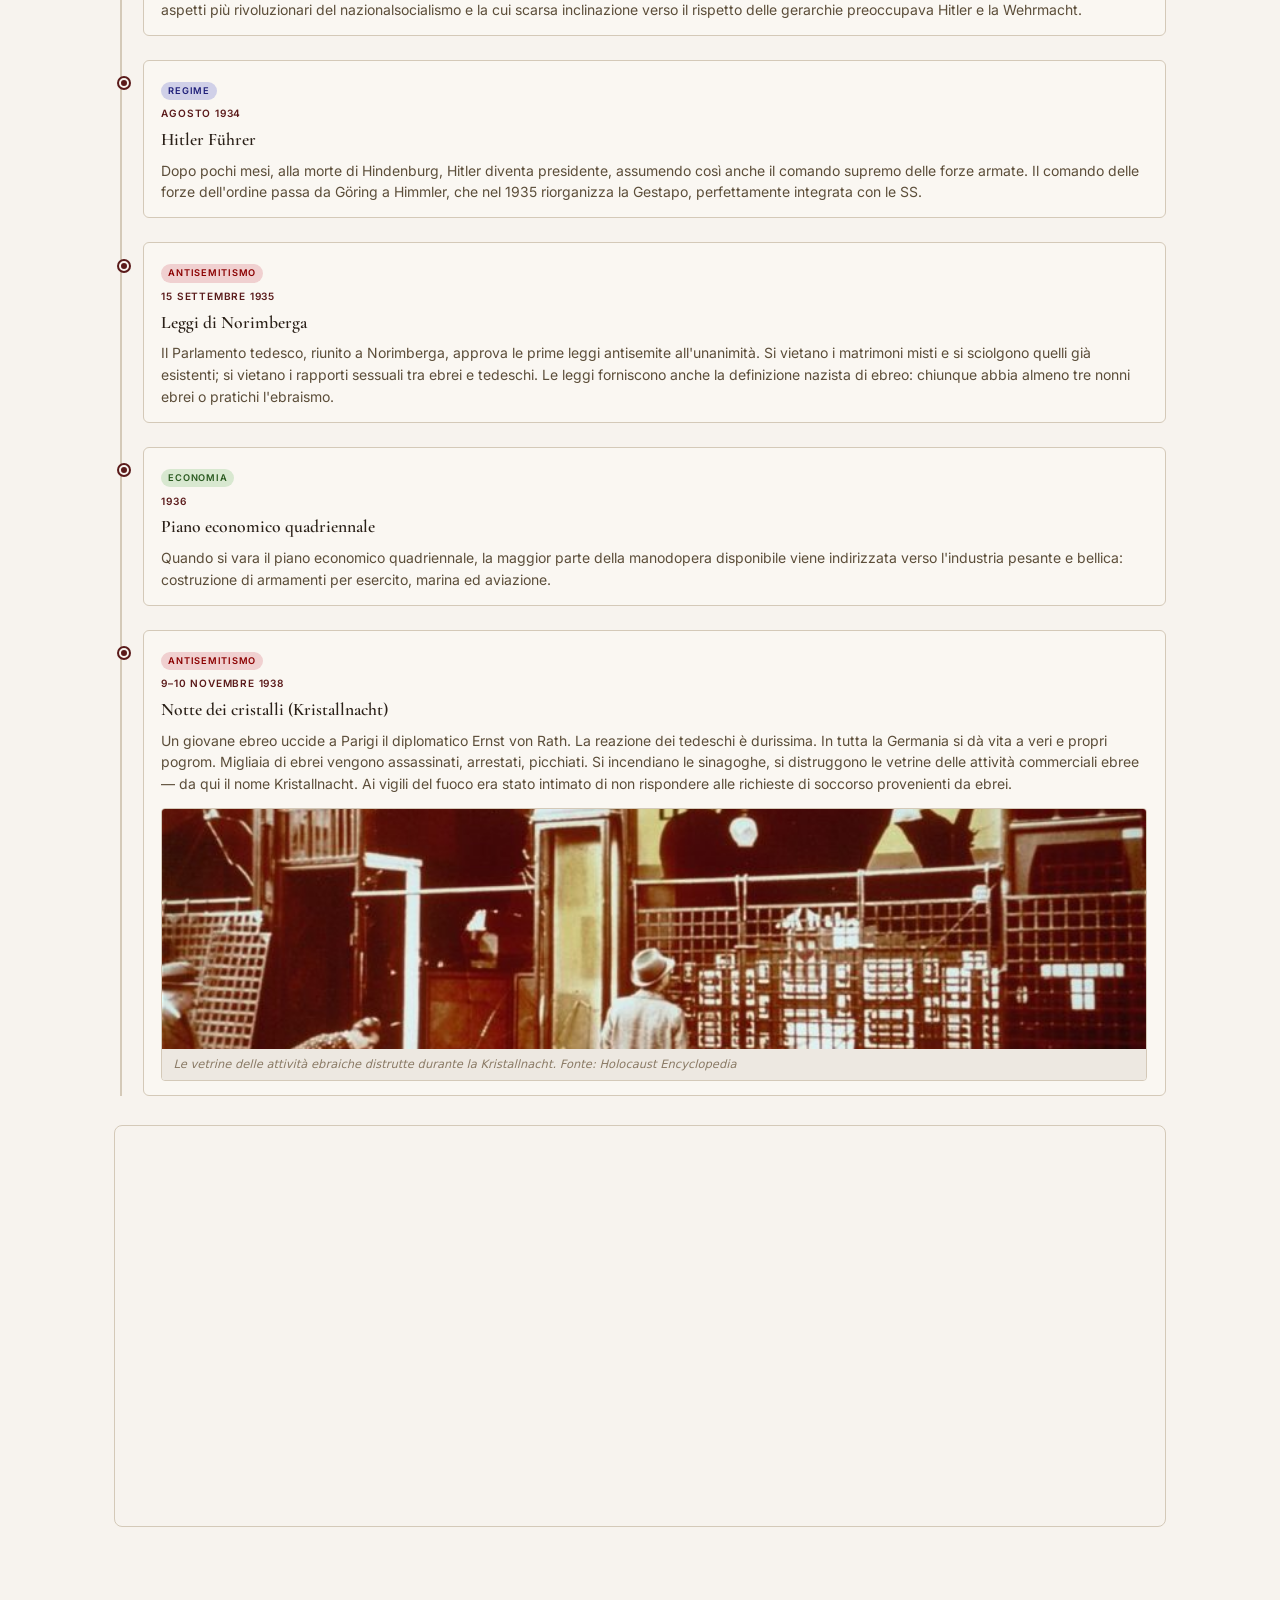
==== commit 122c8d07: "Aggiunge dashboard Il nazismo in Germania - Dashboard completa a 7 tab: Cronologia, Ideologia, Perso" ====
--- a/il-nazismo/index.html
+++ b/il-nazismo/index.html
@@ -7,19 +7,7 @@
 <link rel="preconnect" href="https://fonts.googleapis.com">
 <link rel="stylesheet" href="https://fonts.googleapis.com/css2?family=Cormorant+Garamond:ital,wght@0,400;0,600;0,700;1,400;1,600&family=Inter:wght@400;500;600&display=swap">
 
-<!-- Data files -->
-<script src="data/timeline.js"></script>
-<script src="data/ideologia.js"></script>
-<script src="data/personaggi.js"></script>
-<script src="data/documenti.js"></script>
-<script src="data/antisemitismo.js"></script>
-<script src="data/propaganda.js"></script>
-<script src="data/economia.js"></script>
-
 <style>
-/* ═══════════════════════════════════════════
-   DESIGN TOKENS — allineati a stora_contemporanea
-═══════════════════════════════════════════ */
 :root {
   --bg:           #F7F3EE;
   --bg2:          #EDE8E1;
@@ -41,7 +29,6 @@
   color-scheme: light;
 }
 
-/* ═══ RESET & BASE ═══ */
 *, *::before, *::after { box-sizing: border-box; margin: 0; padding: 0; }
 
 body {
@@ -55,641 +42,260 @@
   flex-direction: column;
 }
 
-/* ═══ ALTA LEGGIBILITÀ (OpenDyslexic) ═══ */
-@font-face {
-  font-family: 'OpenDyslexic';
-  src: url('https://cdn.jsdelivr.net/npm/opendyslexic@0.91.12/OpenDyslexic-Regular.otf') format('opentype');
-  font-weight: normal; font-style: normal;
-}
-@font-face {
-  font-family: 'OpenDyslexic';
-  src: url('https://cdn.jsdelivr.net/npm/opendyslexic@0.91.12/OpenDyslexic-Bold.otf') format('opentype');
-  font-weight: bold; font-style: normal;
-}
-:root.alta-legg {
-  --font-display: 'OpenDyslexic', sans-serif;
-  --font-ui:      'OpenDyslexic', sans-serif;
-}
-:root.alta-legg body { line-height: 2.0; letter-spacing: 0.04em; word-spacing: 0.18em; }
-
 .legg-btn {
-  font-family: var(--font-ui);
-  font-size: 0.65rem;
-  font-weight: 500;
-  letter-spacing: 0.08em;
-  text-transform: uppercase;
-  background: transparent;
-  border: 1px solid rgba(255,255,255,0.25);
-  color: rgba(255,255,255,0.55);
-  padding: 3px 9px;
-  border-radius: 3px;
-  cursor: pointer;
-  transition: all 0.15s;
-}
-.legg-btn:hover, .legg-btn.active {
-  background: rgba(255,255,255,0.12);
-  color: rgba(255,255,255,0.85);
-  border-color: rgba(255,255,255,0.45);
-}
-
-/* ═══ HEADER ═══ */
+  font-family: var(--font-ui); font-size: 0.65rem; font-weight: 500; letter-spacing: 0.08em;
+  text-transform: uppercase; background: transparent; border: 1px solid rgba(255,255,255,0.25);
+  color: rgba(255,255,255,0.55); padding: 3px 9px; border-radius: 3px; cursor: pointer; transition: all 0.15s;
+}
+.legg-btn:hover, .legg-btn.active { background: rgba(255,255,255,0.12); color: rgba(255,255,255,0.85); border-color: rgba(255,255,255,0.45); }
+
+/* HEADER */
 .site-header {
   background: var(--accent2);
   border-bottom: 2px solid var(--accent);
   padding: 1.5rem 1.5rem 1.2rem;
-  position: sticky;
-  top: 0;
-  z-index: 100;
-}
-
+  position: sticky; top: 0; z-index: 100;
+}
 .header-inner {
-  max-width: 1100px;
-  margin-inline: auto;
-  display: flex;
-  align-items: center;
-  gap: 1.5rem;
-  flex-wrap: wrap;
-}
-
+  max-width: 1100px; margin-inline: auto;
+  display: flex; align-items: center; gap: 1.5rem; flex-wrap: wrap;
+}
 .header-text { flex: 1; min-width: 0; }
-
 .header-crumb {
-  display: block;
-  font-family: var(--font-ui);
-  font-size: 0.65rem;
-  font-weight: 500;
-  letter-spacing: 0.11em;
-  text-transform: uppercase;
-  color: rgba(255,255,255,0.40);
-  text-decoration: none;
-  margin-bottom: 4px;
-  transition: color 0.15s;
+  display: block; font-family: var(--font-ui); font-size: 0.65rem; font-weight: 500;
+  letter-spacing: 0.11em; text-transform: uppercase; color: rgba(255,255,255,0.40);
+  text-decoration: none; margin-bottom: 4px; transition: color 0.15s;
 }
 .header-crumb:hover { color: rgba(255,255,255,0.75); }
-
 .site-title {
-  font-family: var(--font-display);
-  font-size: clamp(1.5rem, 3.5vw, 2.2rem);
-  font-weight: 700;
-  color: #fff;
-  line-height: 1.1;
+  font-family: var(--font-display); font-size: clamp(1.5rem, 3.5vw, 2.2rem);
+  font-weight: 700; color: #fff; line-height: 1.1;
 }
 .site-title em { font-style: italic; color: #D4A0A0; }
-
 .site-dates {
-  font-family: var(--font-ui);
-  font-size: 0.68rem;
-  font-weight: 500;
-  letter-spacing: 0.1em;
-  text-transform: uppercase;
-  color: rgba(255,255,255,0.45);
-  margin-top: 3px;
-}
-
-.header-controls {
-  display: flex;
-  align-items: center;
-  gap: 0.6rem;
-  flex-shrink: 0;
-}
-
-/* TTS */
+  font-family: var(--font-ui); font-size: 0.68rem; font-weight: 500;
+  letter-spacing: 0.1em; text-transform: uppercase; color: rgba(255,255,255,0.45); margin-top: 3px;
+}
+.header-controls { display: flex; align-items: center; gap: 0.6rem; flex-shrink: 0; }
+
 .tts-btn {
-  font-family: var(--font-ui);
-  font-size: 0.65rem;
-  font-weight: 500;
-  letter-spacing: 0.06em;
-  background: transparent;
-  border: 1px solid rgba(255,255,255,0.25);
-  color: rgba(255,255,255,0.55);
-  padding: 3px 10px;
-  border-radius: 3px;
-  cursor: pointer;
-  transition: all 0.15s;
-  display: none;
-}
-.tts-btn.visible { display: inline-flex; align-items: center; gap: 5px; }
+  font-family: var(--font-ui); font-size: 0.65rem; font-weight: 500; letter-spacing: 0.06em;
+  background: transparent; border: 1px solid rgba(255,255,255,0.25); color: rgba(255,255,255,0.55);
+  padding: 3px 10px; border-radius: 3px; cursor: pointer; transition: all 0.15s;
+  display: none; align-items: center; gap: 5px;
+}
+.tts-btn.visible { display: inline-flex; }
 .tts-btn:hover { background: rgba(255,255,255,0.12); color: rgba(255,255,255,0.85); border-color: rgba(255,255,255,0.45); }
 
-/* ═══ NAV TABS ═══ */
-.nav-tabs {
-  background: var(--bg2);
-  border-bottom: 1px solid var(--border);
-  overflow-x: auto;
-  scrollbar-width: none;
-}
+/* NAV TABS */
+.nav-tabs { background: var(--bg2); border-bottom: 1px solid var(--border); overflow-x: auto; scrollbar-width: none; }
 .nav-tabs::-webkit-scrollbar { display: none; }
-
-.nav-tabs-inner {
-  max-width: 1100px;
-  margin-inline: auto;
-  display: flex;
-  padding: 0 1.5rem;
-  gap: 0;
-}
-
+.nav-tabs-inner { max-width: 1100px; margin-inline: auto; display: flex; padding: 0 1.5rem; }
 .tab-btn {
-  font-family: var(--font-ui);
-  font-size: 0.7rem;
-  font-weight: 500;
-  letter-spacing: 0.08em;
-  text-transform: uppercase;
-  color: var(--fg3);
-  background: none;
-  border: none;
-  border-bottom: 2px solid transparent;
-  padding: 0.75rem 1rem;
-  cursor: pointer;
-  transition: color 0.15s, border-color 0.15s;
-  white-space: nowrap;
+  font-family: var(--font-ui); font-size: 0.7rem; font-weight: 500; letter-spacing: 0.08em;
+  text-transform: uppercase; color: var(--fg3); background: none; border: none;
+  border-bottom: 2px solid transparent; padding: 0.75rem 1rem; cursor: pointer;
+  transition: color 0.15s, border-color 0.15s; white-space: nowrap;
 }
 .tab-btn:hover { color: var(--fg2); }
 .tab-btn.active { color: var(--accent); border-bottom-color: var(--accent); }
 
-/* ═══ MAIN CONTENT ═══ */
-.main {
-  flex: 1;
-  max-width: 1100px;
-  width: 100%;
-  margin-inline: auto;
-  padding: 2rem 1.5rem 4rem;
-}
-
+/* MAIN */
+.main { flex: 1; max-width: 1100px; width: 100%; margin-inline: auto; padding: 2rem 1.5rem 4rem; }
 .section { display: none; }
 .section.active { display: block; }
 
-/* ═══ SECTION HEADING ═══ */
-.sec-title {
-  font-family: var(--font-display);
-  font-size: clamp(1.6rem, 3vw, 2.2rem);
-  font-weight: 700;
-  color: var(--fg);
-  margin-bottom: 0.3rem;
-}
-.sec-subtitle {
-  font-family: var(--font-display);
-  font-size: 1rem;
-  font-style: italic;
-  color: var(--fg3);
-  margin-bottom: 1.8rem;
-  padding-bottom: 1rem;
-  border-bottom: 1px solid var(--border);
-}
-
-/* ═══ TIMELINE ═══ */
-.timeline-filters {
-  display: flex;
-  flex-wrap: wrap;
-  gap: 0.4rem;
-  margin-bottom: 1.5rem;
-}
+.sec-title { font-family: var(--font-display); font-size: clamp(1.6rem, 3vw, 2.2rem); font-weight: 700; color: var(--fg); margin-bottom: 0.3rem; }
+.sec-subtitle { font-family: var(--font-display); font-size: 1rem; font-style: italic; color: var(--fg3); margin-bottom: 1.8rem; padding-bottom: 1rem; border-bottom: 1px solid var(--border); }
+
+/* TIMELINE */
+.timeline-filters { display: flex; flex-wrap: wrap; gap: 0.4rem; margin-bottom: 1.5rem; }
 .tl-filter {
-  font-family: var(--font-ui);
-  font-size: 0.62rem;
-  font-weight: 500;
-  letter-spacing: 0.07em;
-  text-transform: uppercase;
-  border: 1px solid var(--border);
-  background: var(--card);
-  color: var(--fg3);
-  padding: 3px 10px;
-  border-radius: 20px;
-  cursor: pointer;
-  transition: all 0.15s;
-}
-.tl-filter.active, .tl-filter:hover {
-  background: var(--accent);
-  color: #fff;
-  border-color: var(--accent);
-}
+  font-family: var(--font-ui); font-size: 0.62rem; font-weight: 500; letter-spacing: 0.07em;
+  text-transform: uppercase; border: 1px solid var(--border); background: var(--card); color: var(--fg3);
+  padding: 3px 10px; border-radius: 20px; cursor: pointer; transition: all 0.15s;
+}
+.tl-filter.active, .tl-filter:hover { background: var(--accent); color: #fff; border-color: var(--accent); }
 
 .timeline { position: relative; padding-left: 1.8rem; }
-.timeline::before {
-  content: '';
-  position: absolute;
-  left: 6px;
-  top: 0; bottom: 0;
-  width: 2px;
-  background: var(--border);
-}
-
+.timeline::before { content: ''; position: absolute; left: 6px; top: 0; bottom: 0; width: 2px; background: var(--border); }
 .tl-item {
-  position: relative;
-  margin-bottom: 1.5rem;
-  padding: 1rem 1.1rem 0.9rem;
-  background: var(--card);
-  border: 1px solid var(--border);
-  border-radius: 6px;
+  position: relative; margin-bottom: 1.5rem; padding: 1rem 1.1rem 0.9rem;
+  background: var(--card); border: 1px solid var(--border); border-radius: 6px;
   transition: box-shadow 0.15s, transform 0.15s;
 }
 .tl-item:hover { box-shadow: 0 4px 16px var(--shadow); transform: translateX(2px); }
 .tl-item.hidden { display: none; }
-
 .tl-item::before {
-  content: '';
-  position: absolute;
-  left: -1.55rem;
-  top: 1.1rem;
-  width: 10px; height: 10px;
-  border-radius: 50%;
-  background: var(--accent);
-  border: 2px solid var(--bg);
-  box-shadow: 0 0 0 2px var(--accent);
-}
-
-.tl-data {
-  font-family: var(--font-ui);
-  font-size: 0.63rem;
-  font-weight: 600;
-  letter-spacing: 0.08em;
-  text-transform: uppercase;
-  color: var(--accent);
-  margin-bottom: 0.25rem;
-}
-.tl-titolo {
-  font-family: var(--font-display);
-  font-size: 1.1rem;
-  font-weight: 600;
-  color: var(--fg);
-  margin-bottom: 0.4rem;
-}
+  content: ''; position: absolute; left: -1.55rem; top: 1.1rem;
+  width: 10px; height: 10px; border-radius: 50%;
+  background: var(--accent); border: 2px solid var(--bg); box-shadow: 0 0 0 2px var(--accent);
+}
+.tl-data { font-family: var(--font-ui); font-size: 0.63rem; font-weight: 600; letter-spacing: 0.08em; text-transform: uppercase; color: var(--accent); margin-bottom: 0.25rem; }
+.tl-titolo { font-family: var(--font-display); font-size: 1.1rem; font-weight: 600; color: var(--fg); margin-bottom: 0.4rem; }
 .tl-desc { font-size: 0.875rem; color: var(--fg2); line-height: 1.55; }
-
-.cat-badge {
-  display: inline-block;
-  font-size: 0.58rem;
-  font-weight: 600;
-  letter-spacing: 0.08em;
-  text-transform: uppercase;
-  padding: 2px 7px;
-  border-radius: 20px;
-  margin-bottom: 0.4rem;
-}
-.cat-origini   { background: #EDE0CC; color: #7A5A20; }
-.cat-ideologia { background: #E8D0D0; color: #7A2020; }
-.cat-ascesa    { background: #D0E0D0; color: #205A20; }
-.cat-regime    { background: #D0D0E8; color: #20207A; }
+.tl-photo { margin-top: 0.85rem; border-radius: 4px; overflow: hidden; border: 1px solid var(--border); }
+.tl-photo img { width: 100%; max-height: 240px; object-fit: cover; display: block; }
+.tl-photo-cap { font-size: 0.72rem; font-style: italic; color: var(--fg3); padding: 0.4rem 0.7rem; background: var(--bg2); }
+
+.cat-badge { display: inline-block; font-size: 0.58rem; font-weight: 600; letter-spacing: 0.08em; text-transform: uppercase; padding: 2px 7px; border-radius: 20px; margin-bottom: 0.4rem; }
+.cat-origini       { background: #EDE0CC; color: #7A5A20; }
+.cat-ideologia     { background: #E8D0D0; color: #7A2020; }
+.cat-ascesa        { background: #D0E0D0; color: #205A20; }
+.cat-regime        { background: #D0D0E8; color: #20207A; }
 .cat-antisemitismo { background: #F0D0D0; color: #8B0000; }
-.cat-economia  { background: #D8E8D0; color: #2A5A20; }
-
-/* ═══ IDEOLOGIA CARDS ═══ */
-.ideologia-grid {
-  display: grid;
-  grid-template-columns: repeat(auto-fill, minmax(300px, 1fr));
-  gap: 1rem;
-}
-.idea-card {
-  background: var(--card);
-  border: 1px solid var(--border);
-  border-radius: 8px;
-  padding: 1.3rem 1.4rem 1.2rem;
-  transition: box-shadow 0.15s, transform 0.15s;
-}
+.cat-economia      { background: #D8E8D0; color: #2A5A20; }
+
+/* IDEOLOGIA */
+.ideologia-grid { display: grid; grid-template-columns: repeat(auto-fill, minmax(300px, 1fr)); gap: 1rem; }
+.idea-card { background: var(--card); border: 1px solid var(--border); border-radius: 8px; padding: 1.3rem 1.4rem 1.2rem; transition: box-shadow 0.15s, transform 0.15s; }
 .idea-card:hover { box-shadow: 0 4px 16px var(--shadow); transform: translateY(-2px); }
-
-.idea-titolo {
-  font-family: var(--font-display);
-  font-size: 1.2rem;
-  font-weight: 700;
-  color: var(--fg);
-  margin-bottom: 0.2rem;
-}
-.idea-sub {
-  font-family: var(--font-display);
-  font-size: 0.9rem;
-  font-style: italic;
-  color: var(--accent);
-  margin-bottom: 0.7rem;
-}
+.idea-titolo { font-family: var(--font-display); font-size: 1.2rem; font-weight: 700; color: var(--fg); margin-bottom: 0.2rem; }
+.idea-sub { font-family: var(--font-display); font-size: 0.9rem; font-style: italic; color: var(--accent); margin-bottom: 0.7rem; }
 .idea-corpo { font-size: 0.875rem; color: var(--fg2); line-height: 1.6; margin-bottom: 0.8rem; }
 .idea-tags { display: flex; flex-wrap: wrap; gap: 0.4rem; }
-.idea-tag {
-  font-size: 0.6rem;
-  font-weight: 600;
-  letter-spacing: 0.06em;
-  text-transform: uppercase;
-  background: var(--tag-bg);
-  color: var(--tag-fg);
-  padding: 2px 7px;
-  border-radius: 20px;
-}
-
-/* ═══ PERSONAGGI ═══ */
-.personaggi-grid {
-  display: grid;
-  grid-template-columns: repeat(auto-fill, minmax(280px, 1fr));
-  gap: 1rem;
-}
-.pers-card {
-  background: var(--card);
-  border: 1px solid var(--border);
-  border-radius: 8px;
-  padding: 1.2rem 1.3rem 1.1rem;
-  transition: box-shadow 0.15s, transform 0.15s;
-}
+.idea-tag { font-size: 0.6rem; font-weight: 600; letter-spacing: 0.06em; text-transform: uppercase; background: var(--tag-bg); color: var(--tag-fg); padding: 2px 7px; border-radius: 20px; }
+
+/* PERSONAGGI */
+.personaggi-grid { display: grid; grid-template-columns: repeat(auto-fill, minmax(280px, 1fr)); gap: 1rem; }
+.pers-card { background: var(--card); border: 1px solid var(--border); border-radius: 8px; overflow: hidden; transition: box-shadow 0.15s, transform 0.15s; }
 .pers-card:hover { box-shadow: 0 4px 16px var(--shadow); transform: translateY(-2px); }
-
-.pers-nome {
-  font-family: var(--font-display);
-  font-size: 1.15rem;
-  font-weight: 700;
-  color: var(--fg);
-  margin-bottom: 0.1rem;
-}
-.pers-date {
-  font-size: 0.7rem;
-  color: var(--fg3);
-  letter-spacing: 0.04em;
-  margin-bottom: 0.15rem;
-}
-.pers-ruolo {
-  font-size: 0.72rem;
-  font-weight: 600;
-  letter-spacing: 0.06em;
-  text-transform: uppercase;
-  margin-bottom: 0.7rem;
-  padding-bottom: 0.6rem;
-  border-bottom: 1px solid var(--border);
-}
-.pers-nsdap    { color: var(--accent); }
-.pers-establishment { color: var(--fg3); }
-.pers-opposizione   { color: #2D6A4F; }
-
+.pers-photo { width: 100%; height: 200px; object-fit: cover; object-position: center top; display: block; border-bottom: 1px solid var(--border); filter: grayscale(30%); }
+.pers-body { padding: 1rem 1.2rem 1.1rem; }
+.pers-nome { font-family: var(--font-display); font-size: 1.15rem; font-weight: 700; color: var(--fg); margin-bottom: 0.1rem; }
+.pers-date { font-size: 0.7rem; color: var(--fg3); letter-spacing: 0.04em; margin-bottom: 0.15rem; }
+.pers-ruolo { font-size: 0.72rem; font-weight: 600; letter-spacing: 0.06em; text-transform: uppercase; margin-bottom: 0.7rem; padding-bottom: 0.6rem; border-bottom: 1px solid var(--border); }
+.pers-nsdap        { color: var(--accent); }
+.pers-establishment{ color: var(--fg3); }
+.pers-opposizione  { color: #2D6A4F; }
 .pers-bio { font-size: 0.865rem; color: var(--fg2); line-height: 1.55; }
 
-/* ═══ DOCUMENTI ═══ */
+/* DOCUMENTI */
 .documenti-list { display: flex; flex-direction: column; gap: 1.2rem; }
-
-.doc-card {
-  background: var(--card);
-  border: 1px solid var(--border);
-  border-left: 3px solid var(--accent);
-  border-radius: 0 8px 8px 0;
-  padding: 1.2rem 1.4rem 1.1rem;
-  transition: box-shadow 0.15s, transform 0.15s;
-}
+.doc-card { background: var(--card); border: 1px solid var(--border); border-left: 3px solid var(--accent); border-radius: 0 8px 8px 0; padding: 1.2rem 1.4rem 1.1rem; transition: box-shadow 0.15s, transform 0.15s; }
 .doc-card:hover { box-shadow: 0 4px 16px var(--shadow); transform: translateY(-2px); }
-
-.doc-meta {
-  display: flex;
-  flex-wrap: wrap;
-  gap: 0.6rem;
-  align-items: center;
-  margin-bottom: 0.5rem;
-}
-.doc-data {
-  font-size: 0.65rem;
-  font-weight: 600;
-  letter-spacing: 0.08em;
-  text-transform: uppercase;
-  color: var(--accent);
-}
-.doc-autore {
-  font-size: 0.7rem;
-  color: var(--fg3);
-  font-style: italic;
-}
-.doc-cat {
-  font-size: 0.58rem;
-  font-weight: 600;
-  letter-spacing: 0.07em;
-  text-transform: uppercase;
-  padding: 1px 6px;
-  border-radius: 20px;
-  margin-left: auto;
-}
-
-.doc-titolo {
-  font-family: var(--font-display);
-  font-size: 1.15rem;
-  font-weight: 700;
-  color: var(--fg);
-  margin-bottom: 0.7rem;
-}
-
-.doc-testo {
-  font-family: var(--font-display);
-  font-size: 1rem;
-  font-style: italic;
-  color: var(--fg2);
-  line-height: 1.7;
-  border-left: 2px solid var(--gold-pale);
-  padding-left: 1rem;
-  margin-bottom: 0.8rem;
-}
-
-.doc-commento {
-  font-size: 0.865rem;
-  color: var(--fg2);
-  line-height: 1.6;
-}
-
-details summary {
-  cursor: pointer;
-  font-size: 0.72rem;
-  font-weight: 600;
-  letter-spacing: 0.06em;
-  text-transform: uppercase;
-  color: var(--fg3);
-  user-select: none;
-  margin-bottom: 0.6rem;
-  transition: color 0.15s;
-}
+.doc-meta { display: flex; flex-wrap: wrap; gap: 0.6rem; align-items: center; margin-bottom: 0.5rem; }
+.doc-data { font-size: 0.65rem; font-weight: 600; letter-spacing: 0.08em; text-transform: uppercase; color: var(--accent); }
+.doc-autore { font-size: 0.7rem; color: var(--fg3); font-style: italic; }
+.doc-titolo { font-family: var(--font-display); font-size: 1.15rem; font-weight: 700; color: var(--fg); margin-bottom: 0.7rem; }
+.doc-testo { font-family: var(--font-display); font-size: 1rem; font-style: italic; color: var(--fg2); line-height: 1.7; border-left: 2px solid var(--gold-pale); padding-left: 1rem; margin-bottom: 0.8rem; }
+.doc-commento { font-size: 0.865rem; color: var(--fg2); line-height: 1.6; }
+details summary { cursor: pointer; font-size: 0.72rem; font-weight: 600; letter-spacing: 0.06em; text-transform: uppercase; color: var(--fg3); user-select: none; margin-bottom: 0.6rem; transition: color 0.15s; }
 details summary:hover { color: var(--fg2); }
 details[open] summary { color: var(--fg); }
 
-/* ═══ ANTISEMITISMO ═══ */
+/* ANTISEMITISMO */
 .antisem-list { display: flex; flex-direction: column; gap: 1.5rem; }
-
-.antisem-card {
-  background: var(--card);
+.antisem-card { background: var(--card); border: 1px solid var(--border); border-radius: 8px; padding: 1.3rem 1.5rem 1.2rem; transition: box-shadow 0.15s, transform 0.15s; }
+.antisem-card:hover { box-shadow: 0 4px 16px var(--shadow); transform: translateY(-2px); }
+.antisem-header { display: flex; align-items: baseline; flex-wrap: wrap; gap: 0.8rem; margin-bottom: 0.6rem; }
+.antisem-data { font-size: 0.63rem; font-weight: 600; letter-spacing: 0.08em; text-transform: uppercase; color: var(--accent); }
+.antisem-fase { font-size: 0.6rem; font-weight: 600; letter-spacing: 0.07em; text-transform: uppercase; padding: 2px 8px; border-radius: 20px; background: #F0D0D0; color: #8B0000; }
+.antisem-titolo { font-family: var(--font-display); font-size: 1.15rem; font-weight: 700; color: var(--fg); margin-bottom: 0.6rem; }
+.antisem-desc { font-size: 0.875rem; color: var(--fg2); line-height: 1.6; margin-bottom: 0.9rem; }
+.antisem-cons-title { font-size: 0.65rem; font-weight: 600; letter-spacing: 0.08em; text-transform: uppercase; color: var(--fg3); margin-bottom: 0.4rem; }
+.antisem-cons { list-style: none; display: flex; flex-direction: column; gap: 0.25rem; }
+.antisem-cons li { font-size: 0.845rem; color: var(--fg2); padding-left: 1rem; position: relative; }
+.antisem-cons li::before { content: '›'; position: absolute; left: 0; color: var(--accent); font-weight: 700; }
+
+/* PROPAGANDA */
+.prop-grid { display: grid; grid-template-columns: repeat(auto-fill, minmax(300px, 1fr)); gap: 1rem; }
+.prop-card { background: var(--card); border: 1px solid var(--border); border-radius: 8px; padding: 1.2rem 1.3rem 1.1rem; transition: box-shadow 0.15s, transform 0.15s; }
+.prop-card:hover { box-shadow: 0 4px 16px var(--shadow); transform: translateY(-2px); }
+.prop-titolo { font-family: var(--font-display); font-size: 1.1rem; font-weight: 700; color: var(--fg); margin-bottom: 0.15rem; }
+.prop-resp { font-size: 0.68rem; color: var(--fg3); font-style: italic; margin-bottom: 0.7rem; padding-bottom: 0.6rem; border-bottom: 1px solid var(--border); }
+.prop-desc { font-size: 0.865rem; color: var(--fg2); line-height: 1.6; margin-bottom: 0.8rem; }
+.prop-strumenti-title { font-size: 0.62rem; font-weight: 600; letter-spacing: 0.07em; text-transform: uppercase; color: var(--fg3); margin-bottom: 0.35rem; }
+.prop-strumenti { list-style: none; display: flex; flex-direction: column; gap: 0.2rem; }
+.prop-strumenti li { font-size: 0.82rem; color: var(--fg2); padding-left: 0.9rem; position: relative; }
+.prop-strumenti li::before { content: '·'; position: absolute; left: 0; color: var(--accent); font-weight: 700; }
+
+/* ECONOMIA */
+.eco-list { display: flex; flex-direction: column; gap: 1.2rem; }
+.eco-card { background: var(--card); border: 1px solid var(--border); border-radius: 8px; padding: 1.3rem 1.5rem 1.2rem; transition: box-shadow 0.15s, transform 0.15s; }
+.eco-card:hover { box-shadow: 0 4px 16px var(--shadow); transform: translateY(-2px); }
+.eco-periodo { font-size: 0.63rem; font-weight: 600; letter-spacing: 0.08em; text-transform: uppercase; color: var(--fg3); display: block; margin-bottom: 0.3rem; }
+.eco-titolo { font-family: var(--font-display); font-size: 1.15rem; font-weight: 700; color: var(--fg); margin-bottom: 0.6rem; }
+.eco-desc { font-size: 0.875rem; color: var(--fg2); line-height: 1.6; margin-bottom: 0.8rem; }
+.eco-citazione { font-family: var(--font-display); font-size: 0.95rem; font-style: italic; color: var(--fg2); line-height: 1.7; border-left: 2px solid var(--gold-pale); padding-left: 1rem; margin-bottom: 0.8rem; }
+.eco-dati { display: flex; flex-direction: column; gap: 0.25rem; }
+.eco-dato { font-size: 0.83rem; color: var(--fg2); padding-left: 1rem; position: relative; }
+.eco-dato::before { content: '›'; position: absolute; left: 0; color: var(--gold); font-weight: 700; }
+
+/* HEADER LOGO */
+.header-logo {
+  width: 64px; height: 64px; object-fit: contain; flex-shrink: 0;
+  border-radius: 50%; opacity: 0.85;
+}
+
+/* FOTO CON DIDASCALIA */
+.photo-block {
+  margin: 1.8rem 0; border-radius: 8px; overflow: hidden;
+  border: 1px solid var(--border); background: var(--card);
+}
+.photo-block img {
+  width: 100%; display: block; max-height: 420px; object-fit: cover;
+}
+.photo-caption {
+  font-size: 0.78rem; color: var(--fg3); line-height: 1.5;
+  padding: 0.65rem 1rem; border-top: 1px solid var(--border);
+  font-style: italic;
+}
+.photo-caption a { color: var(--fg3); text-underline-offset: 2px; }
+
+/* CHART EMBED (Datawrapper) */
+.chart-embed {
+  margin: 1.8rem 0;
+  border-radius: 8px; overflow: hidden;
   border: 1px solid var(--border);
-  border-radius: 8px;
-  padding: 1.3rem 1.5rem 1.2rem;
-  transition: box-shadow 0.15s, transform 0.15s;
-}
-.antisem-card:hover { box-shadow: 0 4px 16px var(--shadow); transform: translateY(-2px); }
-
-.antisem-header {
-  display: flex;
-  align-items: baseline;
-  flex-wrap: wrap;
-  gap: 0.8rem;
-  margin-bottom: 0.6rem;
-}
-.antisem-data {
-  font-size: 0.63rem;
-  font-weight: 600;
-  letter-spacing: 0.08em;
-  text-transform: uppercase;
-  color: var(--accent);
-}
-.antisem-fase {
-  font-size: 0.6rem;
-  font-weight: 600;
-  letter-spacing: 0.07em;
-  text-transform: uppercase;
-  padding: 2px 8px;
-  border-radius: 20px;
-  background: #F0D0D0;
-  color: #8B0000;
-}
-.antisem-titolo {
-  font-family: var(--font-display);
-  font-size: 1.15rem;
-  font-weight: 700;
-  color: var(--fg);
-  margin-bottom: 0.6rem;
-}
-.antisem-desc { font-size: 0.875rem; color: var(--fg2); line-height: 1.6; margin-bottom: 0.9rem; }
-.antisem-conseguenze-title {
-  font-size: 0.65rem;
-  font-weight: 600;
-  letter-spacing: 0.08em;
-  text-transform: uppercase;
-  color: var(--fg3);
-  margin-bottom: 0.4rem;
-}
-.antisem-conseguenze { list-style: none; display: flex; flex-direction: column; gap: 0.25rem; }
-.antisem-conseguenze li {
-  font-size: 0.845rem;
-  color: var(--fg2);
-  padding-left: 1rem;
-  position: relative;
-}
-.antisem-conseguenze li::before {
-  content: '›';
-  position: absolute;
-  left: 0;
-  color: var(--accent);
-  font-weight: 700;
-}
-
-/* ═══ PROPAGANDA ═══ */
-.prop-grid {
-  display: grid;
-  grid-template-columns: repeat(auto-fill, minmax(300px, 1fr));
-  gap: 1rem;
-}
-.prop-card {
-  background: var(--card);
-  border: 1px solid var(--border);
-  border-radius: 8px;
-  padding: 1.2rem 1.3rem 1.1rem;
-  transition: box-shadow 0.15s, transform 0.15s;
-}
-.prop-card:hover { box-shadow: 0 4px 16px var(--shadow); transform: translateY(-2px); }
-
-.prop-titolo {
-  font-family: var(--font-display);
-  font-size: 1.1rem;
-  font-weight: 700;
-  color: var(--fg);
-  margin-bottom: 0.15rem;
-}
-.prop-resp {
-  font-size: 0.68rem;
-  color: var(--fg3);
-  font-style: italic;
-  margin-bottom: 0.7rem;
-  padding-bottom: 0.6rem;
-  border-bottom: 1px solid var(--border);
-}
-.prop-desc { font-size: 0.865rem; color: var(--fg2); line-height: 1.6; margin-bottom: 0.8rem; }
-.prop-strumenti-title {
-  font-size: 0.62rem;
-  font-weight: 600;
-  letter-spacing: 0.07em;
-  text-transform: uppercase;
-  color: var(--fg3);
-  margin-bottom: 0.35rem;
-}
-.prop-strumenti { list-style: none; display: flex; flex-direction: column; gap: 0.2rem; }
-.prop-strumenti li {
-  font-size: 0.82rem;
-  color: var(--fg2);
-  padding-left: 0.9rem;
-  position: relative;
-}
-.prop-strumenti li::before {
-  content: '·';
-  position: absolute;
-  left: 0;
-  color: var(--accent);
-  font-weight: 700;
-}
-
-/* ═══ ECONOMIA ═══ */
-.eco-list { display: flex; flex-direction: column; gap: 1.2rem; }
-.eco-card {
-  background: var(--card);
-  border: 1px solid var(--border);
-  border-radius: 8px;
-  padding: 1.3rem 1.5rem 1.2rem;
-  transition: box-shadow 0.15s, transform 0.15s;
-}
-.eco-card:hover { box-shadow: 0 4px 16px var(--shadow); transform: translateY(-2px); }
-
-.eco-header {
-  display: flex;
-  align-items: baseline;
-  flex-wrap: wrap;
-  gap: 0.8rem;
-  margin-bottom: 0.5rem;
-}
-.eco-periodo {
-  font-size: 0.63rem;
-  font-weight: 600;
-  letter-spacing: 0.08em;
-  text-transform: uppercase;
-  color: var(--fg3);
-}
-.eco-titolo {
-  font-family: var(--font-display);
-  font-size: 1.15rem;
-  font-weight: 700;
-  color: var(--fg);
-  margin-bottom: 0.6rem;
-}
-.eco-desc { font-size: 0.875rem; color: var(--fg2); line-height: 1.6; margin-bottom: 0.8rem; }
-.eco-dati { display: flex; flex-direction: column; gap: 0.25rem; }
-.eco-dato {
-  font-size: 0.83rem;
-  color: var(--fg2);
-  padding-left: 1rem;
-  position: relative;
-}
-.eco-dato::before {
-  content: '›';
-  position: absolute;
-  left: 0;
-  color: var(--gold);
-  font-weight: 700;
-}
-
-/* ═══ FOOTER ═══ */
-.site-footer {
-  background: var(--bg2);
-  border-top: 1px solid var(--border);
-  padding: 1.2rem 1.5rem;
-  font-size: 0.75rem;
-  color: var(--fg3);
-  text-align: center;
-}
-
-/* ═══ RESPONSIVE ═══ */
+}
+.chart-embed iframe {
+  display: block; width: 100%; min-width: 100% !important;
+  border: none;
+}
+
+/* FOCUS BOX */
+.focus-box {
+  margin: 2rem 0; background: var(--gold-pale);
+  border: 1px solid #D4B870; border-left: 4px solid var(--gold);
+  border-radius: 0 8px 8px 0; padding: 1.4rem 1.5rem;
+}
+.focus-header {
+  display: flex; align-items: center; gap: 1rem; margin-bottom: 0.9rem;
+}
+.focus-img {
+  width: 72px; height: 72px; object-fit: contain; flex-shrink: 0;
+}
+.focus-label {
+  font-size: 0.6rem; font-weight: 700; letter-spacing: 0.12em;
+  text-transform: uppercase; color: var(--gold); display: block; margin-bottom: 0.25rem;
+}
+.focus-titolo {
+  font-family: var(--font-display); font-size: 1.2rem; font-weight: 700; color: var(--fg);
+}
+.focus-corpo { font-size: 0.875rem; color: var(--fg2); line-height: 1.65; margin-bottom: 0.9rem; }
+.focus-citazione {
+  font-family: var(--font-display); font-size: 0.95rem; font-style: italic;
+  color: var(--fg2); line-height: 1.7;
+  border-left: 2px solid var(--gold); padding-left: 1rem;
+}
+
 @media (max-width: 600px) {
   .header-inner { flex-direction: column; align-items: flex-start; gap: 0.7rem; }
   .main { padding: 1.5rem 1rem 3rem; }
   .ideologia-grid, .personaggi-grid, .prop-grid { grid-template-columns: 1fr; }
+  .header-logo { width: 48px; height: 48px; }
 }
 </style>
+
+<!-- Datawrapper responsive resize -->
+<script>(function(){window.addEventListener("message",function(e){if(e.data["datawrapper-height"]!==void 0){var t=document.querySelectorAll("iframe");for(var n in e.data["datawrapper-height"])for(var r=0,i;i=t[r];r++)if(i.contentWindow===e.source){var a=e.data["datawrapper-height"][n]+"px";i.style.height=a}}})})();</script>
 </head>
 <body>
 
-<!-- HEADER -->
 <header class="site-header">
   <div class="header-inner">
+    <img src="./assets/img/logo-nsdap.png" alt="Emblema del NSDAP" class="header-logo">
     <div class="header-text">
       <a href="../" class="header-crumb">← Storia Contemporanea</a>
       <h1 class="site-title">Il <em>Nazismo</em> in Germania</h1>
@@ -698,12 +304,11 @@
     <div class="header-controls">
       <button class="tts-btn" id="tts-play" onclick="ttsPlay()">▶ Leggi</button>
       <button class="tts-btn" id="tts-stop" onclick="ttsStop()">⏹ Stop</button>
-      <button class="legg-btn" id="legg-btn" onclick="toggleLegg()" title="Alta leggibilità (OpenDyslexic)">Aa</button>
+      <button class="legg-btn" id="legg-btn" onclick="toggleLegg()" title="Alta leggibilità">Aa</button>
     </div>
   </div>
 </header>
 
-<!-- NAV TABS -->
 <nav class="nav-tabs">
   <div class="nav-tabs-inner">
     <button class="tab-btn active" onclick="showTab('timeline', this)">Cronologia</button>
@@ -716,14 +321,11 @@
   </div>
 </nav>
 
-<!-- MAIN -->
 <main class="main">
 
-  <!-- ══ TIMELINE ══ -->
   <section id="sec-timeline" class="section active">
     <h2 class="sec-title">Cronologia</h2>
-    <p class="sec-subtitle">Dall'origine del NSDAP alla Kristallnacht, 1919–1938</p>
-
+    <p class="sec-subtitle">Dall'origine del NSDAP alla Kristallnacht, 1889–1938</p>
     <div class="timeline-filters" id="tl-filters">
       <button class="tl-filter active" onclick="filterTimeline('all', this)">Tutti</button>
       <button class="tl-filter" onclick="filterTimeline('origini', this)">Origini</button>
@@ -733,79 +335,454 @@
       <button class="tl-filter" onclick="filterTimeline('antisemitismo', this)">Antisemitismo</button>
       <button class="tl-filter" onclick="filterTimeline('economia', this)">Economia</button>
     </div>
-
     <div class="timeline" id="timeline-container"></div>
+
+    <div class="chart-embed">
+      <iframe title="Crescita del Partito Nazional Socialista dei Lavoratori" aria-label="Linee" id="datawrapper-chart-ULaaF" src="https://datawrapper.dwcdn.net/ULaaF/2/" scrolling="no" frameborder="0" style="width: 0; min-width: 100% !important; border: none;" height="400" data-external="1"></iframe>
+    </div>
   </section>
 
-  <!-- ══ IDEOLOGIA ══ -->
   <section id="sec-ideologia" class="section">
     <h2 class="sec-title">Ideologia</h2>
-    <p class="sec-subtitle">I pilastri del pensiero nazionalsocialista</p>
+    <p class="sec-subtitle">Le componenti del nazionalsocialismo</p>
     <div class="ideologia-grid" id="ideologia-container"></div>
+
+    <div class="focus-box">
+      <div class="focus-header">
+        <img src="./assets/img/svastica-induista.png" alt="Svastica induista" class="focus-img">
+        <div>
+          <span class="focus-label">Focus</span>
+          <span class="focus-titolo">La svastica: dall'Asia al nazismo</span>
+        </div>
+      </div>
+      <p class="focus-corpo">Il simbolo della svastica è oggi indissolubilmente associato al nazismo ed è utilizzato tuttora da associazioni illegali di stampo neonazista o neofascista. In moltissimi Stati la sua esibizione è considerata un reato, ricadendo nelle fattispecie di apologia del nazifascismo o di incitamento all'odio. Tuttavia, dal punto di vista storico, la svastica non ha alcun significato antisemita originariamente: è un simbolo antichissimo e augurale, diffuso in praticamente tutta l'Asia, dall'India al Giappone. Hitler conosceva questo simbolo, avendolo incontrato durante i suoi anni di studio delle culture orientali, e lo adottò per il partito nella configurazione di una svastica nera in un cerchio bianco su fondo rosso.</p>
+      <blockquote class="focus-citazione">«Nel rosso riconosciamo l'idea sociale del movimento, nel bianco l'idea nazionalista, nella croce uncinata l'impegno a combattere per l'affermazione dell'uomo ariano e per il diffondersi della tendenza al lavoro creativo, che fu e sarà sempre antisemitico.»<br><small style="font-size:0.78rem; color:var(--fg3); font-style:normal;">— Adolf Hitler, <em>Mein Kampf</em></small></blockquote>
+    </div>
   </section>
 
-  <!-- ══ PERSONAGGI ══ -->
   <section id="sec-personaggi" class="section">
     <h2 class="sec-title">Personaggi</h2>
     <p class="sec-subtitle">Protagonisti del nazismo e della resistenza</p>
     <div class="personaggi-grid" id="personaggi-container"></div>
   </section>
 
-  <!-- ══ DOCUMENTI ══ -->
   <section id="sec-documenti" class="section">
     <h2 class="sec-title">Documenti</h2>
     <p class="sec-subtitle">Fonti primarie con commento storico</p>
     <div class="documenti-list" id="documenti-container"></div>
   </section>
 
-  <!-- ══ ANTISEMITISMO ══ -->
   <section id="sec-antisemitismo" class="section">
     <h2 class="sec-title">Antisemitismo</h2>
     <p class="sec-subtitle">Dalla discriminazione alla violenza di massa, 1933–1938</p>
     <div class="antisem-list" id="antisem-container"></div>
+
+    <div class="chart-embed">
+      <iframe title="I principali lager nazisti" aria-label="Mappa simbolica" id="datawrapper-chart-VNouR" src="//datawrapper.dwcdn.net/VNouR/2/" scrolling="no" frameborder="0" style="width: 0; min-width: 100% !important; border: none;" height="615" data-external="1"></iframe>
+    </div>
+
+    <div class="photo-block">
+      <img src="./assets/img/stella-ghetto-lodz.png" alt="Stella di David e ebrei nel ghetto di Lodz">
+      <p class="photo-caption">A sinistra, la stella di David di stoffa che gli ebrei erano obbligati a cucire sugli abiti per identificarsi. A destra, ebrei nel ghetto di Łódź in Polonia che indossano la stella. Fonte: JTA / Jewish Chronicle / Heritage Images / Getty Images</p>
+    </div>
   </section>
 
-  <!-- ══ PROPAGANDA ══ -->
   <section id="sec-propaganda" class="section">
     <h2 class="sec-title">Propaganda</h2>
     <p class="sec-subtitle">La macchina del consenso nazista</p>
     <div class="prop-grid" id="prop-container"></div>
   </section>
 
-  <!-- ══ ECONOMIA ══ -->
   <section id="sec-economia" class="section">
     <h2 class="sec-title">Economia</h2>
     <p class="sec-subtitle">Dal crollo del '29 all'economia di guerra</p>
     <div class="eco-list" id="eco-container"></div>
+
+    <div class="chart-embed">
+      <iframe title="Spese militari della Germania Nazista rispetto al PIL" aria-label="Colonne raggruppate" id="datawrapper-chart-fS6T6" src="https://datawrapper.dwcdn.net/fS6T6/2/" scrolling="no" frameborder="0" style="width: 0; min-width: 100% !important; border: none;" height="890" data-external="1"></iframe>
+    </div>
   </section>
 
 </main>
 
-<footer class="site-footer">
-  Materiale didattico per il liceo · Storia Contemporanea · V. F. Brugnola
-</footer>
-
 <script>
-/* ═══ TAB NAVIGATION ═══ */
-function showTab(id, btn) {
-  document.querySelectorAll('.section').forEach(s => s.classList.remove('active'));
-  document.querySelectorAll('.tab-btn').forEach(b => b.classList.remove('active'));
-  document.getElementById('sec-' + id).classList.add('active');
-  btn.classList.add('active');
-  updateTTS();
-}
-
-/* ═══ TIMELINE ═══ */
+/* ═══ DATA — testi dall'articolo di V. F. Brugnola ═══ */
+
+const timelineData = [
+  {
+    anno: 1889,
+    data: "1889",
+    titolo: "Nascita di Adolf Hitler",
+    desc: "Figlio del doganiere austriaco Alois Hitler e di Klara Pözl, Hitler nasce nel 1889. Viene educato come cattolico ed ha sempre un rapporto burrascoso con il padre, violento e fedifrago. Il futuro dittatore fu compagno di scuola del coetaneo Ludwig Wittgenstein. La madre muore di cancro al seno e Hitler ne rimane profondamente segnato.",
+    categoria: "origini"
+  },
+  {
+    anno: 1907,
+    data: "1907–1913",
+    titolo: "Vienna: rifiuto e radicalizzazione",
+    desc: "Hitler coltiva ambizioni artistiche ma viene rifiutato dall'Accademia delle Belle Arti di Vienna, anche per la mancanza del titolo di studio. Si sposta da alcuni parenti a Liverpool, poi ritorna a Vienna, dove entra in contatto con l'antisemitismo. Fugge dall'Austria per sfuggire alla leva, ma decide di arruolarsi nell'esercito tedesco durante la Prima Guerra Mondiale.",
+    categoria: "origini"
+  },
+  {
+    anno: 1920,
+    data: "1920–1921",
+    titolo: "Programma del NSDAP in 25 punti",
+    desc: "Prima del putsch di Monaco, Hitler dà un programma al partito, cambiando il nome da DAP a NSDAP. Il programma consta di venticinque punti: perseguimento del grande pangermanesimo, abolizione dei trattati di pace, togliere la cittadinanza agli ebrei, abolizione dei redditi che non derivano dal lavoro, repressione di quelle espressioni culturali considerate come disgregatrici del popolo tedesco.",
+    categoria: "origini"
+  },
+  {
+    anno: 1923,
+    data: "8–9 novembre 1923",
+    titolo: "Putsch di Monaco",
+    desc: "Hitler tenta un colpo di stato a Monaco. Il tentativo fallisce, viene arrestato e condannato. In carcere scrive il Mein Kampf.",
+    categoria: "origini"
+  },
+  {
+    anno: 1925,
+    data: "1925–1926",
+    titolo: "Pubblicazione del Mein Kampf",
+    desc: "Viene pubblicato il Mein Kampf. Hitler vi espone la sua visione razzista e l'antisemitismo biologico. La svastica viene spiegata nelle sue componenti simboliche: nel rosso l'idea sociale del movimento, nel bianco l'idea nazionalista, nella croce uncinata l'impegno a combattere per l'affermazione dell'uomo ariano.",
+    categoria: "ideologia"
+  },
+  {
+    anno: 1929,
+    data: "Ottobre 1929",
+    titolo: "La crisi del '29 colpisce la Germania",
+    desc: "L'economia tedesca, dopo una timida ripresa dal 1925-1926 grazie ai finanziamenti del Piano Dawes, crolla nuovamente per effetto della crisi del 1929, che si riversa sulla Germania in maniera pesantissima. In questo clima il NSDAP cresce significativamente.",
+    categoria: "ascesa"
+  },
+  {
+    anno: 1930,
+    data: "1930–1932",
+    titolo: "Crescita del NSDAP",
+    desc: "Rispetto ad altri partiti statici o in declino (SPD, KPD, DPZ), il NSDAP cresce in maniera molto significativa negli anni a cavallo del 1930. Circa due terzi dei membri del partito hanno un'età inferiore ai 40 anni. La base elettorale è composta, in analogia con il fascismo, dalla piccola borghesia impiegatizia.",
+    categoria: "ascesa"
+  },
+  {
+    anno: 1933,
+    data: "30 gennaio 1933",
+    titolo: "Hitler cancelliere",
+    desc: "Tra l'ottobre 1931 e il novembre 1932 la Germania vive una serie di crisi di governo. Von Hindenburg conferisce a Hitler l'incarico di formare un governo il 30 gennaio 1933. Il governo non è monocolore: su 11 ministri solo 3 sono nazisti.",
+    categoria: "regime"
+  },
+  {
+    anno: 1933,
+    data: "27 febbraio 1933",
+    titolo: "Incendio del Reichstag",
+    desc: "Appena un mese dopo aver ottenuto l'incarico di governo, scoppia un incendio al Reichstag. Il dolo viene addossato a un militante comunista. Hitler usa l'evento come pretesto per perseguitare ulteriormente gli oppositori politici.",
+    img: "./assets/img/incendio-reichstag.png",
+    imgAlt: "Incendio del Reichstag, 27 febbraio 1933",
+    imgCap: "Il Reichstag in fiamme, 27 febbraio 1933.",
+    categoria: "regime"
+  },
+  {
+    anno: 1933,
+    data: "Marzo 1933",
+    titolo: "Elezioni: NSDAP al 44%",
+    desc: "Alle elezioni di marzo il NSDAP ottiene il 44% dei voti. Il Partito comunista viene dichiarato fuorilegge.",
+    categoria: "regime"
+  },
+  {
+    anno: 1933,
+    data: "24 marzo 1933",
+    titolo: "Legge dei pieni poteri — fine di Weimar",
+    desc: "Il Parlamento approva il conferimento dei pieni poteri a Hitler. Finisce così ufficialmente la Repubblica di Weimar, nasce il Terzo Reich.",
+    categoria: "regime"
+  },
+  {
+    anno: 1933,
+    data: "1° aprile 1933",
+    titolo: "Boicottaggio delle attività ebraiche",
+    desc: "Membri delle SA e delle SS, alle 10 in punto del mattino, si appostano davanti ai negozi e alle attività degli ebrei per informare gli avventori che quei negozi sono di cittadini ebrei. In diverse parti della Germania si registrano episodi di violenza. A Kiel un avvocato ebreo viene ucciso.",
+    categoria: "antisemitismo"
+  },
+  {
+    anno: 1933,
+    data: "20 luglio 1933",
+    titolo: "Concordato con la Chiesa cattolica",
+    desc: "Così come il regime fascista con i Patti Lateranensi, anche il regime nazista stringe un Concordato con la Chiesa cattolica di Pio XI. Non vi è alcuna manifestazione concreta di opposizione della Chiesa contro il regime, se non nel 1937 con l'enciclica «Con cocente dolore» (Mit brennender Sorge).",
+    categoria: "regime"
+  },
+  {
+    anno: 1934,
+    data: "30 giugno 1934",
+    titolo: "Notte dei lunghi coltelli",
+    desc: "Le SS trucidano Röhm e una settantina delle sue truppe durante un raduno delle SA. Si trattava di riprendere il controllo delle SA, che incarnavano gli aspetti più rivoluzionari del nazionalsocialismo e la cui scarsa inclinazione verso il rispetto delle gerarchie preoccupava Hitler e la Wehrmacht.",
+    categoria: "regime"
+  },
+  {
+    anno: 1934,
+    data: "Agosto 1934",
+    titolo: "Hitler Führer",
+    desc: "Dopo pochi mesi, alla morte di Hindenburg, Hitler diventa presidente, assumendo così anche il comando supremo delle forze armate. Il comando delle forze dell'ordine passa da Göring a Himmler, che nel 1935 riorganizza la Gestapo, perfettamente integrata con le SS.",
+    categoria: "regime"
+  },
+  {
+    anno: 1935,
+    data: "15 settembre 1935",
+    titolo: "Leggi di Norimberga",
+    desc: "Il Parlamento tedesco, riunito a Norimberga, approva le prime leggi antisemite all'unanimità. Si vietano i matrimoni misti e si sciolgono quelli già esistenti; si vietano i rapporti sessuali tra ebrei e tedeschi. Le leggi forniscono anche la definizione nazista di ebreo: chiunque abbia almeno tre nonni ebrei o pratichi l'ebraismo.",
+    categoria: "antisemitismo"
+  },
+  {
+    anno: 1936,
+    data: "1936",
+    titolo: "Piano economico quadriennale",
+    desc: "Quando si vara il piano economico quadriennale, la maggior parte della manodopera disponibile viene indirizzata verso l'industria pesante e bellica: costruzione di armamenti per esercito, marina ed aviazione.",
+    categoria: "economia"
+  },
+  {
+    anno: 1938,
+    data: "9–10 novembre 1938",
+    titolo: "Notte dei cristalli (Kristallnacht)",
+    desc: "Un giovane ebreo uccide a Parigi il diplomatico Ernst von Rath. La reazione dei tedeschi è durissima. In tutta la Germania si dà vita a veri e propri pogrom. Migliaia di ebrei vengono assassinati, arrestati, picchiati. Si incendiano le sinagoghe, si distruggono le vetrine delle attività commerciali ebree — da qui il nome Kristallnacht. Ai vigili del fuoco era stato intimato di non rispondere alle richieste di soccorso provenienti da ebrei.",
+    img: "./assets/img/kristallnacht.png",
+    imgAlt: "Vetrine distrutte durante la Kristallnacht",
+    imgCap: "Le vetrine delle attività ebraiche distrutte durante la Kristallnacht. Fonte: Holocaust Encyclopedia",
+    categoria: "antisemitismo"
+  }
+];
+
+const ideologiaData = [
+  {
+    titolo: "Nazionalismo bellicista",
+    sottotitolo: "La rivincita di Versailles",
+    corpo: "Il nazionalismo nazista trovò appoggio in tutte quelle fasce di popolazione rimaste deluse — ed anzi disonorevoli — delle condizioni imposte dal Trattato di Versailles, alla fine della Grande Guerra. Molti cittadini tedeschi credevano che la Germania non fosse stata davvero sconfitta nella Prima Guerra Mondiale e reputavano eccessivamente pesanti le sofferenze derivate dalla politica iperinflattiva degli anni Venti. Si trattava dunque di restituire alla Germania l'onore e il prestigio consoni ad una grande potenza europea, sottratti dalle clausole del Trattato di Versailles.",
+    tag: ["Versailles", "Pangermanesimo", "Dolchstoßlegende"]
+  },
+  {
+    titolo: "Antisemitismo biologico",
+    sottotitolo: "Il nemico razziale",
+    corpo: "Non si può separare il nazismo dall'antisemitismo. Si può anzi affermare che l'antisemitismo sia una delle componenti costitutive del nazismo. Gli ebrei vengono concepiti come un gruppo sociale parassitario, che porta alla morte il popolo che lo ospita. L'ebreo era accusato di essere una delle cause, se non la principale, del periodo nefasto che la Germania attraversava dalla fine della Grande Guerra.",
+    tag: ["Mein Kampf", "Razza", "Soluzione finale"]
+  },
+  {
+    titolo: "Soppressione dell'opposizione",
+    sottotitolo: "Terrore come strumento politico",
+    corpo: "I nazisti si scagliano soprattutto nelle aggressioni contro socialdemocratici e comunisti. Proprio come era accaduto per il fascismo, lo Stato tedesco si macchia della grave colpa di tollerare tali nefandezze. La conseguenza di questa tolleranza non fa che aumentare la credibilità politica del NSDAP, che spaventa e annulla quasi tutta l'opposizione.",
+    tag: ["SA", "SS", "Gestapo"]
+  },
+  {
+    titolo: "La base del partito",
+    sottotitolo: "Chi aderisce al NSDAP",
+    corpo: "Circa due terzi dei membri del partito hanno un'età inferiore ai 40 anni. Quelli che diventeranno i maggiori gerarchi della Germania nazista — Göbbels, Himmler, Speer, Hess — hanno, nel 1933, poco meno o poco più di 30 anni. La base elettorale è composta — in analogia con il fascismo — dalla piccola borghesia impiegatizia.",
+    tag: ["Giovani", "Piccola borghesia", "Gerarchi"]
+  },
+  {
+    titolo: "Persecuzione degli indesiderati",
+    sottotitolo: "Il disegno eugenetico nazista",
+    corpo: "I nazisti consideravano gli ebrei come il nemico esterno, volto a peggiorare la fantomatica razza ariana. La conservazione di questa passava anche per l'eliminazione delle debolezze: sterilizzare e/o eliminare tutti coloro i quali erano affetti da malattie non curabili o tare ereditarie, o coloro che non rientravano nei folli criteri di «purezza» del regime. Rientravano in queste categorie i malati di mente, i rom, gli omosessuali.",
+    tag: ["Eugenetica", "Razza ariana", "Rom · Omosessuali"]
+  }
+];
+
+const personaggiData = [
+  {
+    nome: "Adolf Hitler",
+    date: "1889–1945",
+    ruolo: "Führer und Reichskanzler",
+    fazione: "nsdap",
+    img: "https://upload.wikimedia.org/wikipedia/commons/thumb/a/a9/Adolf_Hitler.jpg/440px-Adolf_Hitler.jpg",
+    bio: "Figlio del doganiere austriaco Alois Hitler, nasce nel 1889. Rifiutato dall'Accademia delle Belle Arti di Vienna, si avvicina all'antisemitismo nella capitale austriaca. Si arruola nell'esercito tedesco nella Prima Guerra Mondiale, si distingue e viene insignito di varie medaglie. Dopo la guerra si avvicina al DAP, tenta il putsch di Monaco (1923), in carcere scrive il Mein Kampf. Diventa cancelliere il 30 gennaio 1933, Führer alla morte di Hindenburg (1934)."
+  },
+  {
+    nome: "Joseph Goebbels",
+    date: "1897–1945",
+    ruolo: "Ministro della Propaganda e dell'Informazione",
+    fazione: "nsdap",
+    img: "https://upload.wikimedia.org/wikipedia/commons/thumb/7/73/Bundesarchiv_Bild_146-1968-101-20A%2C_Joseph_Goebbels.jpg/440px-Bundesarchiv_Bild_146-1968-101-20A%2C_Joseph_Goebbels.jpg",
+    bio: "Al gerarca nazista Goebbels viene affidato l'importantissimo Ministero della Propaganda e dell'Informazione, ruolo che conserva per tutta la durata del regime. Questo ministero utilizza in maniera massiva marce, manifestazioni, parate e raduni, abilmente organizzati e dalla regia impeccabile. Goebbels ridefinisce la cultura della Germania nazista attraverso i roghi di libri e il controllo del cinema e della radio."
+  },
+  {
+    nome: "Heinrich Himmler",
+    date: "1900–1945",
+    ruolo: "Capo delle SS e della Gestapo",
+    fazione: "nsdap",
+    img: "https://upload.wikimedia.org/wikipedia/commons/thumb/4/43/Heinrich_Himmler.jpg/440px-Heinrich_Himmler.jpg",
+    bio: "Dopo la notte dei lunghi coltelli, il comando delle forze dell'ordine passa a Himmler. Questi, oltre ad essere il capo delle SS, nel 1935 riorganizza la Gestapo, una polizia segreta perfettamente integrata con le SS stesse. Costruisce l'apparato repressivo che sarà centrale nell'organizzazione dello sterminio degli ebrei."
+  },
+  {
+    nome: "Hermann Göring",
+    date: "1893–1946",
+    ruolo: "Presidente del Reichstag, Ministro dell'Aviazione",
+    fazione: "nsdap",
+    img: "https://upload.wikimedia.org/wikipedia/commons/thumb/d/d3/Bundesarchiv_Bild_102-13805%2C_Hermann_G%C3%B6ring.jpg/440px-Bundesarchiv_Bild_102-13805%2C_Hermann_G%C3%B6ring.jpg",
+    bio: "Inizialmente la polizia era affidata al comando di Göring, che utilizza agli inizi gli uomini delle SA come polizia. Dopo la notte dei lunghi coltelli perde il controllo delle forze dell'ordine, che passa a Himmler. Rimane tuttavia una figura centrale del regime, comandando la Luftwaffe e coordinando il piano economico quadriennale."
+  },
+  {
+    nome: "Ernst Röhm",
+    date: "1887–1934",
+    ruolo: "Capo delle SA",
+    fazione: "nsdap",
+    img: "https://upload.wikimedia.org/wikipedia/commons/thumb/5/59/Ernst_R%C3%B6hm_1933.jpg/440px-Ernst_R%C3%B6hm_1933.jpg",
+    bio: "Le SA guidate da Röhm incarnavano gli aspetti più rivoluzionari del nazionalsocialismo. La scarsa inclinazione verso il rispetto delle gerarchie da parte delle SA preoccupava non poco Hitler e i gerarchi della Wehrmacht. Röhm viene trucidato dalle SS durante la notte dei lunghi coltelli (30 giugno 1934) insieme a una settantina delle sue truppe."
+  },
+  {
+    nome: "Paul von Hindenburg",
+    date: "1847–1934",
+    ruolo: "Presidente della Repubblica di Weimar",
+    fazione: "establishment",
+    img: "https://upload.wikimedia.org/wikipedia/commons/thumb/e/e6/Paul_von_Hindenburg.jpg/440px-Paul_von_Hindenburg.jpg",
+    bio: "Presidente della Repubblica tedesca, conferisce a Hitler l'incarico di formare il governo il 30 gennaio 1933. Il governo non è monocolore: su 11 ministri solo 3 sono nazisti. Alla morte di Hindenburg, Hitler diventa presidente, assumendo così anche il comando supremo delle forze armate. La sua morte segna il completamento della presa del potere assoluto."
+  },
+  {
+    nome: "Dietrich Bonhoeffer",
+    date: "1906–1945",
+    ruolo: "Teologo protestante, resistente",
+    fazione: "opposizione",
+    img: "https://upload.wikimedia.org/wikipedia/commons/thumb/5/50/Bonhoeffer_portrait.jpg/440px-Bonhoeffer_portrait.jpg",
+    bio: "La Chiesa protestante si piegò a Hitler, e i pochi dissidenti furono deportati nei campi di concentramento. Bonhoeffer fu tra i rari pastori luterani a opporsi apertamente al nazismo. Partecipa alla rete di resistenza, viene arrestato nel 1943 e impiccato nel campo di Flossenbürg il 9 aprile 1945, poche settimane prima della liberazione."
+  }
+];
+
+const documentiData = [
+  {
+    titolo: "Il programma del NSDAP in 25 punti",
+    data: "1920–1921",
+    autore: "NSDAP (Hitler e Drexler)",
+    testo: "1. Perseguimento del grande pangermanesimo, con annessione dell'Austria e dei tedeschi dei Sudeti. 2. Abolizione dei trattati di pace. 3. Togliere la cittadinanza agli ebrei. 4. Abolizione dei redditi che non derivano dal lavoro. 5. La repressione e chiusura di quelle espressioni culturali considerate come disgregatrici del popolo tedesco.",
+    commento: "Il programma consta di venticinque punti, di cui qui si indicano i principali. È deliberatamente semplice e propagandistico. Diversamente dal fascismo delle origini, il nazismo ha fin dall'inizio un nucleo ideologico preciso incentrato sulla razza e sull'esclusione degli ebrei dalla cittadinanza."
+  },
+  {
+    titolo: "Mein Kampf — L'antisemitismo biologico",
+    data: "1925–1926",
+    autore: "Adolf Hitler",
+    testo: "«[…] il giovane ebreo dai capelli neri aspetta di nascosto l'inconsapevole ragazza, che egli contamina con il suo sangue, sottraendola così al suo popolo. Con ogni mezzo cerca di distruggere le basi razziali del popolo che si è proposto di soggiogare. […] Il suo pensiero segreto e il suo chiaro fine [è quello] di rovinare l'odiata razza bianca [ariana], con l'imbastardimento che consegue [a rapporti sessuali con razze inferiori], abbattendola dalla sua posizione di dominio politico e culturale, per imporsi come [nuova razza] padrona.»",
+    commento: "Gli ebrei vengono concepiti come un gruppo sociale parassitario, che porta alla morte il popolo che lo ospita. L'ebreo era accusato di essere una delle cause, se non la principale, del periodo nefasto che la Germania attraversava dalla fine della Grande Guerra. Non si può separare il nazismo dall'antisemitismo: si può anzi affermare che l'antisemitismo sia una delle componenti costitutive del nazismo."
+  },
+  {
+    titolo: "Mein Kampf — Il significato della svastica",
+    data: "1925–1926",
+    autore: "Adolf Hitler",
+    testo: "«[…] Nel rosso riconosciamo l'idea sociale del movimento, nel bianco l'idea nazionalista, nella croce uncinata l'impegno a combattere per l'affermazione dell'uomo ariano e per il diffondersi della tendenza al lavoro creativo, che fu e sarà sempre antisemitico.»",
+    commento: "La svastica è un simbolo antichissimo e augurale, diffuso in praticamente tutta l'Asia, dall'India al Giappone. Hitler la conosce avendone studiato l'origine e la adotta per il partito nella rappresentazione di una svastica nera, in un cerchio bianco su fondo rosso. In moltissimi Stati l'esibizione di questo simbolo è oggi considerata un reato, ricadendo nelle fattispecie di apologia del nazifascismo o di incitamento all'odio."
+  },
+  {
+    titolo: "Un ideologo del regime — Il «soldato del lavoro»",
+    data: "Anni Trenta",
+    autore: "Ideologo nazionalsocialista",
+    testo: "«Imprenditori e lavoratori non si contrappongono più come nemici, che mercanteggiano per profitto e salari, ma sono soldati del lavoro, dei quali l'uno comanda e l'altro obbedisce in relazione all'obiettivo da raggiungere, perché dal lavoro il popolo non deve trarre soltanto il pane quotidiano, ma, al di là di esso, valori eterni della sua energia creatrice.»",
+    commento: "Il regime, mirante alla compattezza sociale asservita ai suoi scopi, pretendeva l'ordine e non poteva accettare nessuna forma di conflitto sociale. Seguendo la pista corporativista, il nazismo eliminò qualsiasi componente sindacale."
+  },
+  {
+    titolo: "Mit brennender Sorge — L'enciclica di Pio XI",
+    data: "1937",
+    autore: "Papa Pio XI",
+    testo: "«Chi esalta la razza, o il popolo, o lo Stato, o la forma dello Stato, o i detentori del potere statale [...] al di sopra del loro valore e della loro sfera di azione, deificandoli con culto idolatrico, perverte ed altera l'ordine del mondo creato e voluto da Dio.»",
+    commento: "Non vi fu alcuna manifestazione concreta di opposizione della Chiesa contro il regime, se non nel 1937 quando, con questa enciclica, il pontefice si lamenta della violazione del Concordato. I nazisti perseguitarono anche migliaia di cattolici in seguito all'enciclica, deportandoli a Dachau. La Chiesa protestante si piegò a Hitler, e i pochi dissidenti furono deportati nei campi di concentramento."
+  }
+];
+
+const antisemitismoData = [
+  {
+    data: "1° aprile 1933",
+    titolo: "Boicottaggio nazionale delle attività ebraiche",
+    fase: "discriminazione",
+    desc: "Il 1° aprile 1933, membri delle SA e delle SS, alle 10 in punto del mattino, si appostano davanti ai negozi e alle attività degli ebrei, per informare avventori e clienti che quei negozi e quelle attività sono di cittadini ebrei, invitando i clienti a non entrare. Il boicottaggio finisce a mezzanotte, ma in diverse parti della Germania si registrano episodi di violenza. A Kiel un avvocato ebreo viene ucciso.",
+    cons: ["Primo atto di persecuzione economica organizzata dallo Stato", "Episodi di violenza in diverse città tedesche", "Avvio dell'esclusione degli ebrei dalle professioni liberali"]
+  },
+  {
+    data: "1933–1935",
+    titolo: "Esclusione dalle professioni liberali",
+    fase: "discriminazione",
+    desc: "Sin dal 1935 si proibisce agli ebrei l'accesso alle professioni liberali. Molti ebrei lasciano il Paese, incoraggiati da tedeschi che ancora non hanno avviato politiche di sterminio. Tra il 1933 e il 1939 emigrano circa 280.000 ebrei tedeschi, tra i quali molti scienziati, artisti e intellettuali.",
+    cons: ["Fuga di scienziati, artisti e intellettuali ebrei", "Espulsione dall'amministrazione pubblica", "Svuotamento graduale della comunità ebraica"]
+  },
+  {
+    data: "15 settembre 1935",
+    titolo: "Leggi di Norimberga",
+    fase: "legislazione razziale",
+    desc: "Il Parlamento tedesco, riunito a Norimberga, approva le prime leggi antisemite all'unanimità. Si vietano i matrimoni misti e si sciolgono quelli già esistenti; si vietano i rapporti sessuali tra ebrei e tedeschi; le donne tedesche sopra i 45 anni non possono più avere datori di lavoro ebrei. Le leggi forniscono anche la definizione nazista di ebreo: chiunque abbia almeno tre nonni ebrei o pratichi l'ebraismo. Nella Germania degli anni Trenta, su 67 milioni di abitanti, solo mezzo milione era ebreo. Questo criterio causò una sovrastima degli ebrei, classificando come tali anche molti esponenti del clero cattolico e protestante.",
+    cons: ["Gli ebrei perdono la cittadinanza tedesca", "Matrimoni misti esistenti vengono sciolti", "Migliaia classificati come ebrei per via dei nonni, inclusi esponenti del clero"]
+  },
+  {
+    data: "9–10 novembre 1938",
+    titolo: "La notte dei cristalli (Kristallnacht)",
+    fase: "violenza di massa",
+    desc: "Un giovane ebreo uccide a Parigi il diplomatico Ernst von Rath. La reazione dei tedeschi è durissima. In tutta la Germania si dà vita a veri e propri pogrom. Migliaia di ebrei vengono assassinati, arrestati senza giusto motivo, picchiati. I tedeschi incendiano le sinagoghe, distruggono le vetrine delle attività commerciali ebree — da qui il nome Kristallnacht. Ai vigili del fuoco era stato intimato di non rispondere alle richieste di soccorso provenienti da ebrei.",
+    cons: ["Punto di non ritorno: la violenza di massa diventa aperta e organizzata dallo Stato", "Avvio della ghettizzazione e dell'obbligo della stella di David", "Inizio del percorso verso la Soluzione finale"]
+  },
+  {
+    data: "Dopo la Kristallnacht",
+    titolo: "Dissimilazione e ghettizzazione",
+    fase: "segregazione",
+    desc: "Il governo tedesco procede alla dissimilazione, ovvero alla completa separazione degli ebrei dal corpo nazionale tedesco. Provvedimenti in questo senso sono la ghettizzazione e l'obbligo di portare la stella di David come segno di riconoscimento. Agli ebrei viene tolta anche la cittadinanza, e quelli che non erano fuggiti nel 1935 sono destinati a rimanere in Germania e ad essere deportati.",
+    cons: ["Obbligo della stella di David", "Ghettizzazione forzata nelle città", "Privazione definitiva della cittadinanza"]
+  }
+];
+
+const propagandaData = [
+  {
+    titolo: "Il Ministero della Propaganda",
+    responsabile: "Joseph Göbbels",
+    desc: "Al gerarca nazista Göbbels viene affidato l'importantissimo Ministero della Propaganda e dell'Informazione, ruolo che conserva per tutta la durata del regime. Questo ministero utilizza in maniera massiva marce, manifestazioni, parate e raduni, abilmente organizzati e dalla regia impeccabile.",
+    strumenti: ["Controllo totale di stampa, radio e cinema", "Roghi di libri di autori invisi al regime, in molti casi ebrei", "Accanimento contro ogni forma di arte moderna, considerata degenerata"]
+  },
+  {
+    titolo: "La radio come strumento di massa",
+    responsabile: "Ministero della Propaganda",
+    desc: "La nazificazione della Germania passa per una titanica opera di irreggimentazione delle masse. Fondamentale è l'utilizzo della radio, che consente di raggiungere milioni di famiglie. Analogamente al fascismo, il nazismo utilizza il cinema a scopo propagandistico.",
+    strumenti: ["Radio: mezzo di massa nelle case tedesche", "Cinema come vettore dell'ideologia razzista", "Campagne a favore dell'eugenetica e dell'antisemitismo"]
+  },
+  {
+    titolo: "Gioventù Hitleriana",
+    responsabile: "Regime nazista",
+    desc: "Come per il fascismo, i giovani e giovanissimi vengono inquadrati in diverse associazioni educative e paramilitari. L'obiettivo è formare una generazione completamente nazificata: attività sportive, campi estivi, educazione ideologica, canti e marce.",
+    strumenti: ["Inquadramento dei giovani dai 10 ai 18 anni", "Associazioni distinte per età e sesso", "Educazione ideologica sistematica"]
+  },
+  {
+    titolo: "Controllo della cultura",
+    responsabile: "Joseph Göbbels",
+    desc: "Göbbels si occupa di ridefinire la cultura della Germania nazista. Lo fa attraverso i roghi di libri di autori invisi al regime, in molti casi ebrei. Il regime si accanisce contro ogni forma di arte moderna, considerata come degenerata rispetto a quella classica, l'unica accettabile.",
+    strumenti: ["Roghi di libri il 10 maggio 1933", "Mostra dell'Arte Degenerata (Entartete Kunst)", "Migliaia di scienziati, artisti, musicisti e intellettuali fuggono dal Paese"]
+  }
+];
+
+const economiaData = [
+  {
+    titolo: "La crisi che alimenta il nazismo",
+    periodo: "1929–1933",
+    desc: "L'economia tedesca, dopo una timida ripresa dal 1925-1926 grazie ai finanziamenti del Piano Dawes, crolla nuovamente per effetto della crisi del 1929, che si riversa sulla Germania in maniera pesantissima. In questo clima cresce politicamente, nei primissimi anni Trenta, il partito guidato da Hitler.",
+    dati: ["Disoccupazione di massa nella Germania dei primi anni Trenta", "Fallimenti bancari a catena", "Piano Dawes (1924) aveva consentito una timida ripresa, poi azzerata dal '29"]
+  },
+  {
+    titolo: "Il Servizio di Lavoro Nazionale (RAD)",
+    periodo: "Dal 1933",
+    desc: "Nel 1933 Hitler istituisce il Servizio di Lavoro Nazionale (Reichsarbeitsdienst, RAD), nell'ottica di diminuire la disoccupazione e, allo stesso tempo, indottrinare i lavoratori. Tutti gli uomini tra i 18 e i 25 anni devono essere addestrati per sei mesi al lavoro nel RAD.",
+    dati: ["Uniformi, campi militarizzati, pagamento con una diaria (non uno stipendio)", "Obbligo per tutti i maschi tra 18 e 25 anni", "Obiettivo duplice: ridurre la disoccupazione e indottrinare politicamente"]
+  },
+  {
+    titolo: "Il corporativismo nazista",
+    periodo: "Dal 1933",
+    desc: "Seguendo la pista corporativista, il nazismo elimina qualsiasi componente sindacale. Il regime, mirante alla compattezza sociale asservita ai suoi scopi, pretende l'ordine e non può accettare nessuna forma di conflitto sociale. La politica economica è un mero mezzo al servizio della politica di potenza.",
+    citazione: "«Imprenditori e lavoratori non si contrappongono più come nemici, che mercanteggiano per profitto e salari, ma sono soldati del lavoro, dei quali l'uno comanda e l'altro obbedisce in relazione all'obiettivo da raggiungere.»",
+    dati: ["Sindacati eliminati", "Sciopero vietato come forma di conflitto sociale", "La politica economica è funzionale alla politica di potenza"]
+  },
+  {
+    titolo: "Il riarmo come motore economico",
+    periodo: "Dal 1936",
+    desc: "Quando nel 1936 si vara un piano economico quadriennale, la maggior parte della manodopera disponibile viene indirizzata verso l'industria pesante e bellica: costruzione di armamenti per esercito, marina ed aviazione.",
+    dati: ["Piano quadriennale (1936) come motore del riarmo totale", "Spesa militare in crescita esponenziale dal 1933", "Violazione sistematica dei limiti imposti dal Trattato di Versailles"]
+  },
+  {
+    titolo: "La disoccupazione «azzerata»",
+    periodo: "1939",
+    desc: "Nel 1939 la Germania si vanta di aver azzerato la disoccupazione. Per certi versi questo era vero: la disoccupazione era scesa a zero perché le donne venivano invitate a rimanere a casa e molti cittadini indesiderati erano emigrati, o ghettizzati o uccisi.",
+    dati: ["Donne invitate a uscire dal mercato del lavoro", "Ebrei e indesiderati emigrati, ghettizzati o uccisi", "L'economia di guerra maschera le contraddizioni strutturali"]
+  }
+];
+
+/* ═══ RENDER ═══ */
+
 function buildTimeline() {
-  const container = document.getElementById('timeline-container');
-  container.innerHTML = timelineData.map(ev => `
+  document.getElementById('timeline-container').innerHTML = timelineData.map(ev => `
     <div class="tl-item" data-cat="${ev.categoria}">
       <span class="cat-badge cat-${ev.categoria}">${ev.categoria}</span>
       <div class="tl-data">${ev.data}</div>
       <div class="tl-titolo">${ev.titolo}</div>
       <div class="tl-desc">${ev.desc}</div>
-    </div>
-  `).join('');
+      ${ev.img ? `<div class="tl-photo"><img src="${ev.img}" alt="${ev.imgAlt || ''}"><p class="tl-photo-cap">${ev.imgCap || ''}</p></div>` : ''}
+    </div>`).join('');
 }
 
 function filterTimeline(cat, btn) {
@@ -816,7 +793,6 @@
   });
 }
 
-/* ═══ IDEOLOGIA ═══ */
 function buildIdeologia() {
   document.getElementById('ideologia-container').innerHTML = ideologiaData.map(i => `
     <div class="idea-card">
@@ -824,42 +800,35 @@
       <div class="idea-sub">${i.sottotitolo}</div>
       <div class="idea-corpo">${i.corpo}</div>
       <div class="idea-tags">${i.tag.map(t => `<span class="idea-tag">${t}</span>`).join('')}</div>
-    </div>
-  `).join('');
-}
-
-/* ═══ PERSONAGGI ═══ */
+    </div>`).join('');
+}
+
 function buildPersonaggi() {
   document.getElementById('personaggi-container').innerHTML = personaggiData.map(p => `
     <div class="pers-card">
-      <div class="pers-nome">${p.nome}</div>
-      <div class="pers-date">${p.date}</div>
-      <div class="pers-ruolo pers-${p.fazione}">${p.ruolo}</div>
-      <div class="pers-bio">${p.bio}</div>
-    </div>
-  `).join('');
-}
-
-/* ═══ DOCUMENTI ═══ */
+      ${p.img ? `<img class="pers-photo" src="${p.img}" alt="Ritratto di ${p.nome}" loading="lazy">` : ''}
+      <div class="pers-body">
+        <div class="pers-nome">${p.nome}</div>
+        <div class="pers-date">${p.date}</div>
+        <div class="pers-ruolo pers-${p.fazione}">${p.ruolo}</div>
+        <div class="pers-bio">${p.bio}</div>
+      </div>
+    </div>`).join('');
+}
+
 function buildDocumenti() {
   document.getElementById('documenti-container').innerHTML = documentiData.map(d => `
     <div class="doc-card">
       <div class="doc-meta">
         <span class="doc-data">${d.data}</span>
         <span class="doc-autore">${d.autore}</span>
-        <span class="doc-cat cat-${d.categoria}">${d.categoria}</span>
       </div>
       <div class="doc-titolo">${d.titolo}</div>
       <blockquote class="doc-testo">${d.testo}</blockquote>
-      <details>
-        <summary>Commento storico</summary>
-        <div class="doc-commento">${d.commento}</div>
-      </details>
-    </div>
-  `).join('');
-}
-
-/* ═══ ANTISEMITISMO ═══ */
+      <details><summary>Commento storico</summary><div class="doc-commento">${d.commento}</div></details>
+    </div>`).join('');
+}
+
 function buildAntisemitismo() {
   document.getElementById('antisem-container').innerHTML = antisemitismoData.map(a => `
     <div class="antisem-card">
@@ -869,15 +838,11 @@
       </div>
       <div class="antisem-titolo">${a.titolo}</div>
       <div class="antisem-desc">${a.desc}</div>
-      <div class="antisem-conseguenze-title">Conseguenze</div>
-      <ul class="antisem-conseguenze">
-        ${a.conseguenze.map(c => `<li>${c}</li>`).join('')}
-      </ul>
-    </div>
-  `).join('');
-}
-
-/* ═══ PROPAGANDA ═══ */
+      <div class="antisem-cons-title">Conseguenze</div>
+      <ul class="antisem-cons">${a.cons.map(c => `<li>${c}</li>`).join('')}</ul>
+    </div>`).join('');
+}
+
 function buildPropaganda() {
   document.getElementById('prop-container').innerHTML = propagandaData.map(p => `
     <div class="prop-card">
@@ -885,64 +850,48 @@
       <div class="prop-resp">${p.responsabile}</div>
       <div class="prop-desc">${p.desc}</div>
       <div class="prop-strumenti-title">Strumenti</div>
-      <ul class="prop-strumenti">
-        ${p.strumenti.map(s => `<li>${s}</li>`).join('')}
-      </ul>
-    </div>
-  `).join('');
-}
-
-/* ═══ ECONOMIA ═══ */
+      <ul class="prop-strumenti">${p.strumenti.map(s => `<li>${s}</li>`).join('')}</ul>
+    </div>`).join('');
+}
+
 function buildEconomia() {
   document.getElementById('eco-container').innerHTML = economiaData.map(e => `
     <div class="eco-card">
-      <div class="eco-header">
-        <span class="eco-periodo">${e.periodo}</span>
-      </div>
+      <span class="eco-periodo">${e.periodo}</span>
       <div class="eco-titolo">${e.titolo}</div>
       <div class="eco-desc">${e.desc}</div>
-      <div class="eco-dati">
-        ${e.dati.map(d => `<div class="eco-dato">${d}</div>`).join('')}
-      </div>
-    </div>
-  `).join('');
+      ${e.citazione ? `<blockquote class="eco-citazione">${e.citazione}</blockquote>` : ''}
+      <div class="eco-dati">${e.dati.map(d => `<div class="eco-dato">${d}</div>`).join('')}</div>
+    </div>`).join('');
+}
+
+/* ═══ TAB ═══ */
+function showTab(id, btn) {
+  document.querySelectorAll('.section').forEach(s => s.classList.remove('active'));
+  document.querySelectorAll('.tab-btn').forEach(b => b.classList.remove('active'));
+  document.getElementById('sec-' + id).classList.add('active');
+  btn.classList.add('active');
+  updateTTS();
 }
 
 /* ═══ TTS ═══ */
-let ttsActive = false;
-let currentUtterance = null;
-
 function getReadableText() {
-  const activeSection = document.querySelector('.section.active');
-  if (!activeSection) return '';
-  return activeSection.innerText.replace(/\s+/g, ' ').trim();
-}
-
+  return (document.querySelector('.section.active') || {}).innerText?.replace(/\\s+/g, ' ').trim() || '';
+}
 function updateTTS() {
-  const text = getReadableText();
-  document.getElementById('tts-play').classList.toggle('visible', text.length > 0);
-}
-
+  document.getElementById('tts-play').classList.toggle('visible', getReadableText().length > 0);
+}
 function ttsPlay() {
   if (!('speechSynthesis' in window)) return;
   window.speechSynthesis.cancel();
-  const text = getReadableText();
-  if (!text) return;
-  currentUtterance = new SpeechSynthesisUtterance(text);
-  currentUtterance.lang = 'it-IT';
-  currentUtterance.rate = 0.92;
-  currentUtterance.onend = () => {
-    ttsActive = false;
-    document.getElementById('tts-stop').classList.remove('visible');
-  };
-  window.speechSynthesis.speak(currentUtterance);
-  ttsActive = true;
+  const u = new SpeechSynthesisUtterance(getReadableText());
+  u.lang = 'it-IT'; u.rate = 0.92;
+  u.onend = () => document.getElementById('tts-stop').classList.remove('visible');
+  window.speechSynthesis.speak(u);
   document.getElementById('tts-stop').classList.add('visible');
 }
-
 function ttsStop() {
   window.speechSynthesis.cancel();
-  ttsActive = false;
   document.getElementById('tts-stop').classList.remove('visible');
 }
 
@@ -950,22 +899,17 @@
 function toggleLegg() {
   const root = document.documentElement;
   const btn = document.getElementById('legg-btn');
-  root.classList.toggle('alta-legg');
-  btn.classList.toggle('active');
-  btn.textContent = root.classList.contains('alta-legg') ? 'Aa ✓' : 'Aa';
+  const on = root.classList.toggle('alta-legg');
+  btn.classList.toggle('active', on);
+  btn.textContent = on ? 'Aa ✓' : 'Aa';
 }
 
 /* ═══ INIT ═══ */
 document.addEventListener('DOMContentLoaded', () => {
-  buildTimeline();
-  buildIdeologia();
-  buildPersonaggi();
-  buildDocumenti();
-  buildAntisemitismo();
-  buildPropaganda();
-  buildEconomia();
+  buildTimeline(); buildIdeologia(); buildPersonaggi(); buildDocumenti();
+  buildAntisemitismo(); buildPropaganda(); buildEconomia();
   updateTTS();
 });
 </script>
 </body>
-</html>
+</html>
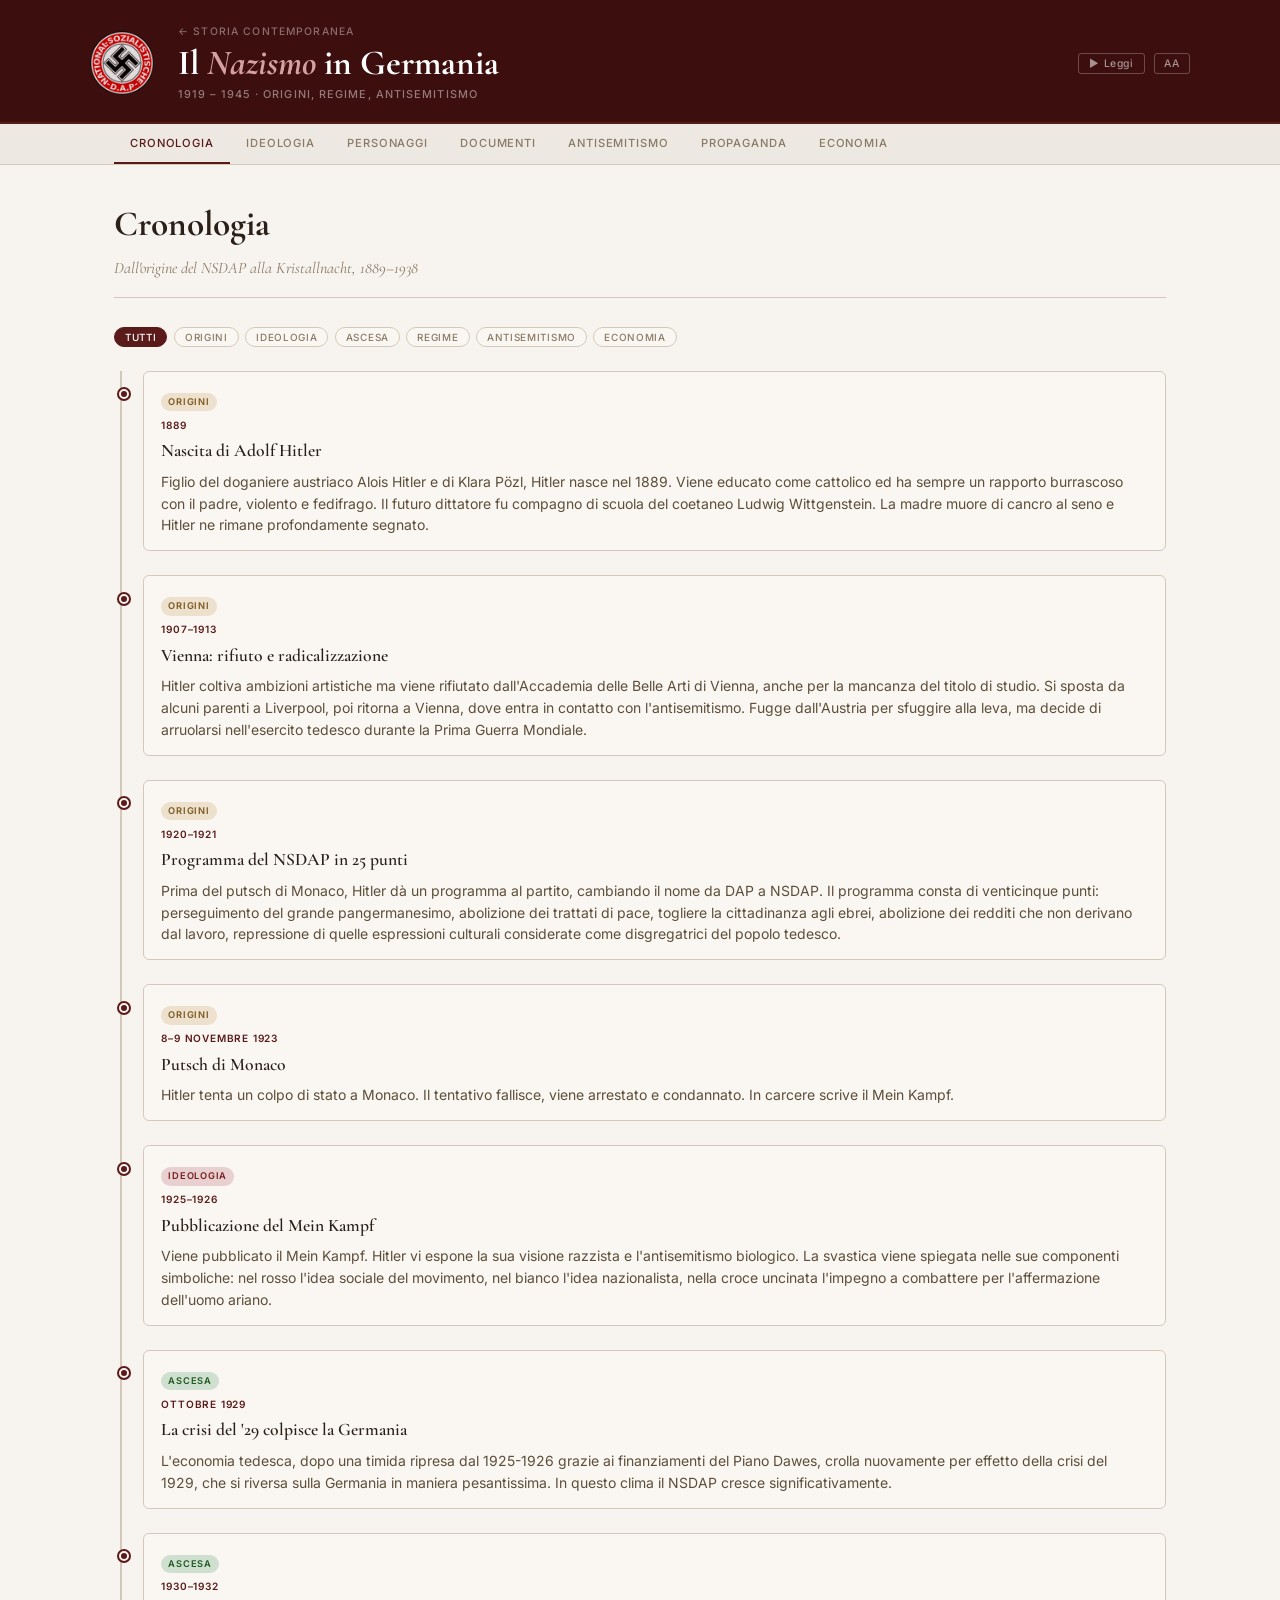
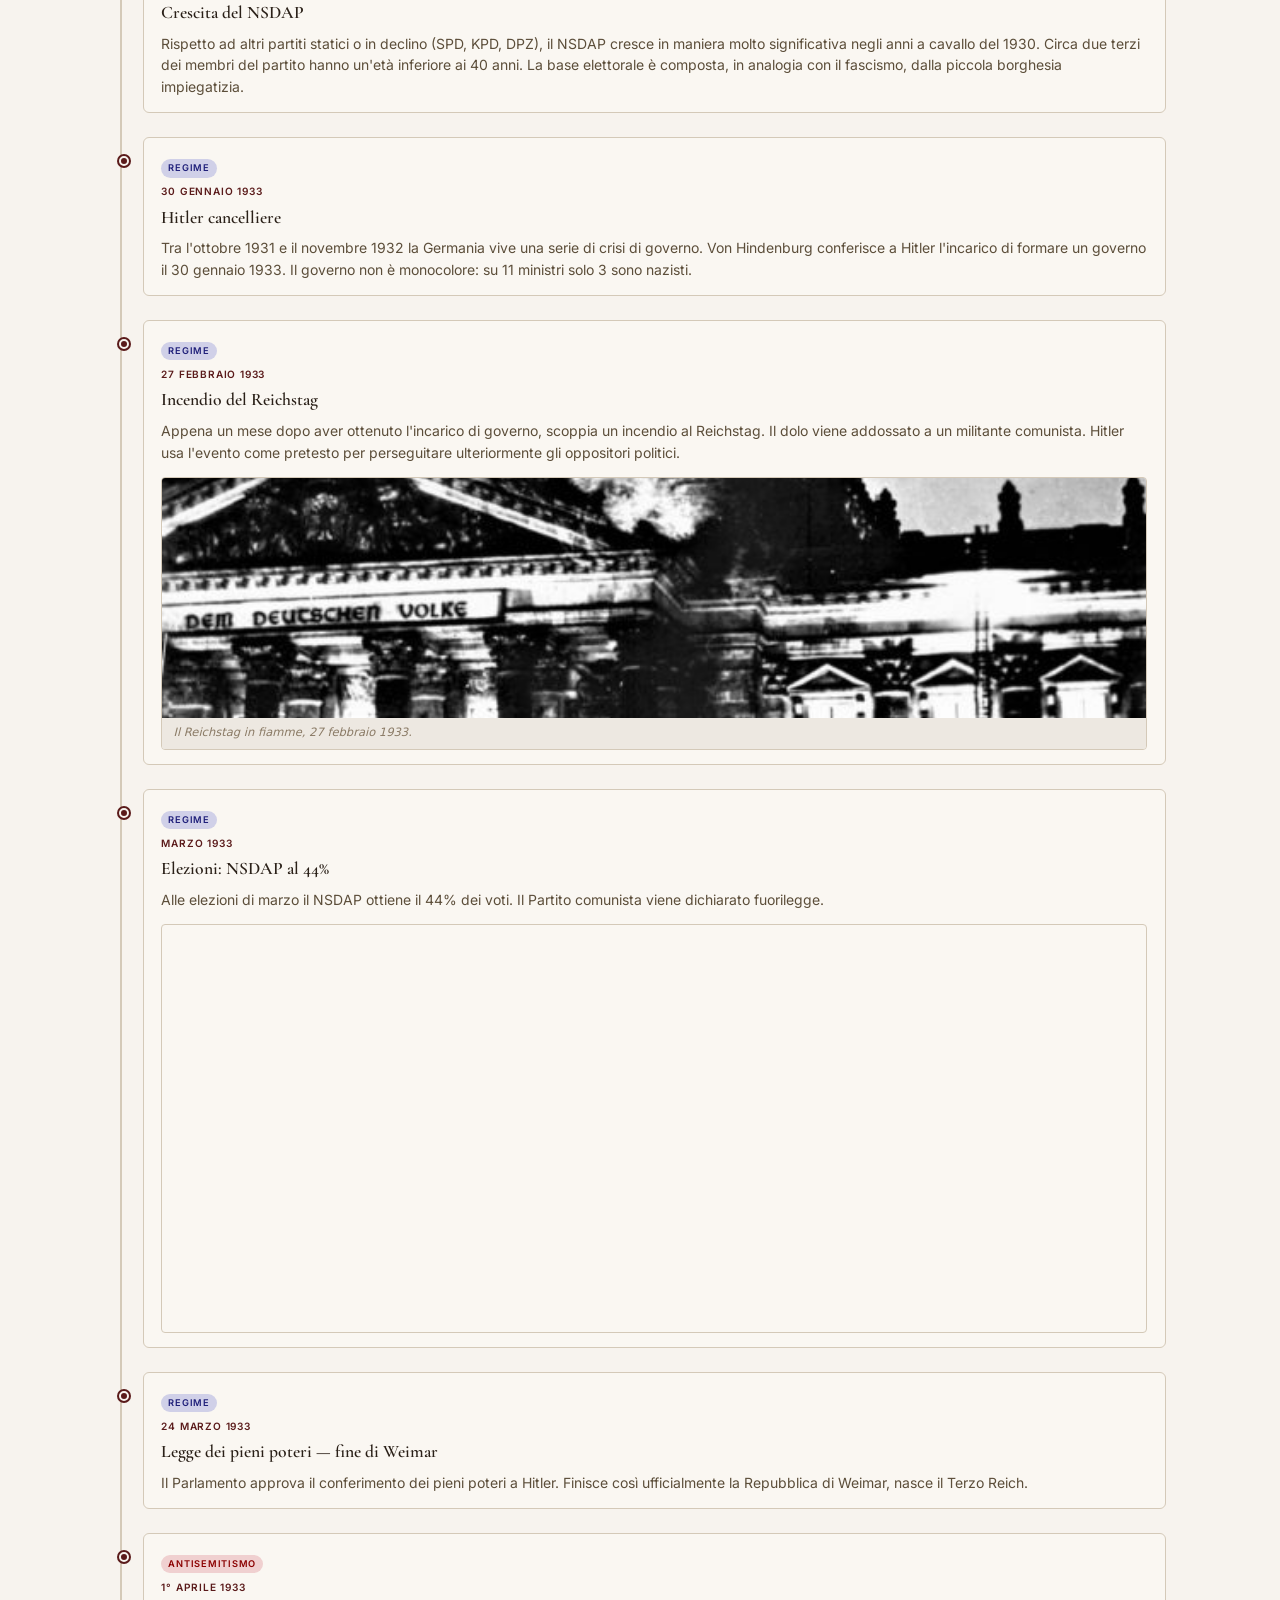
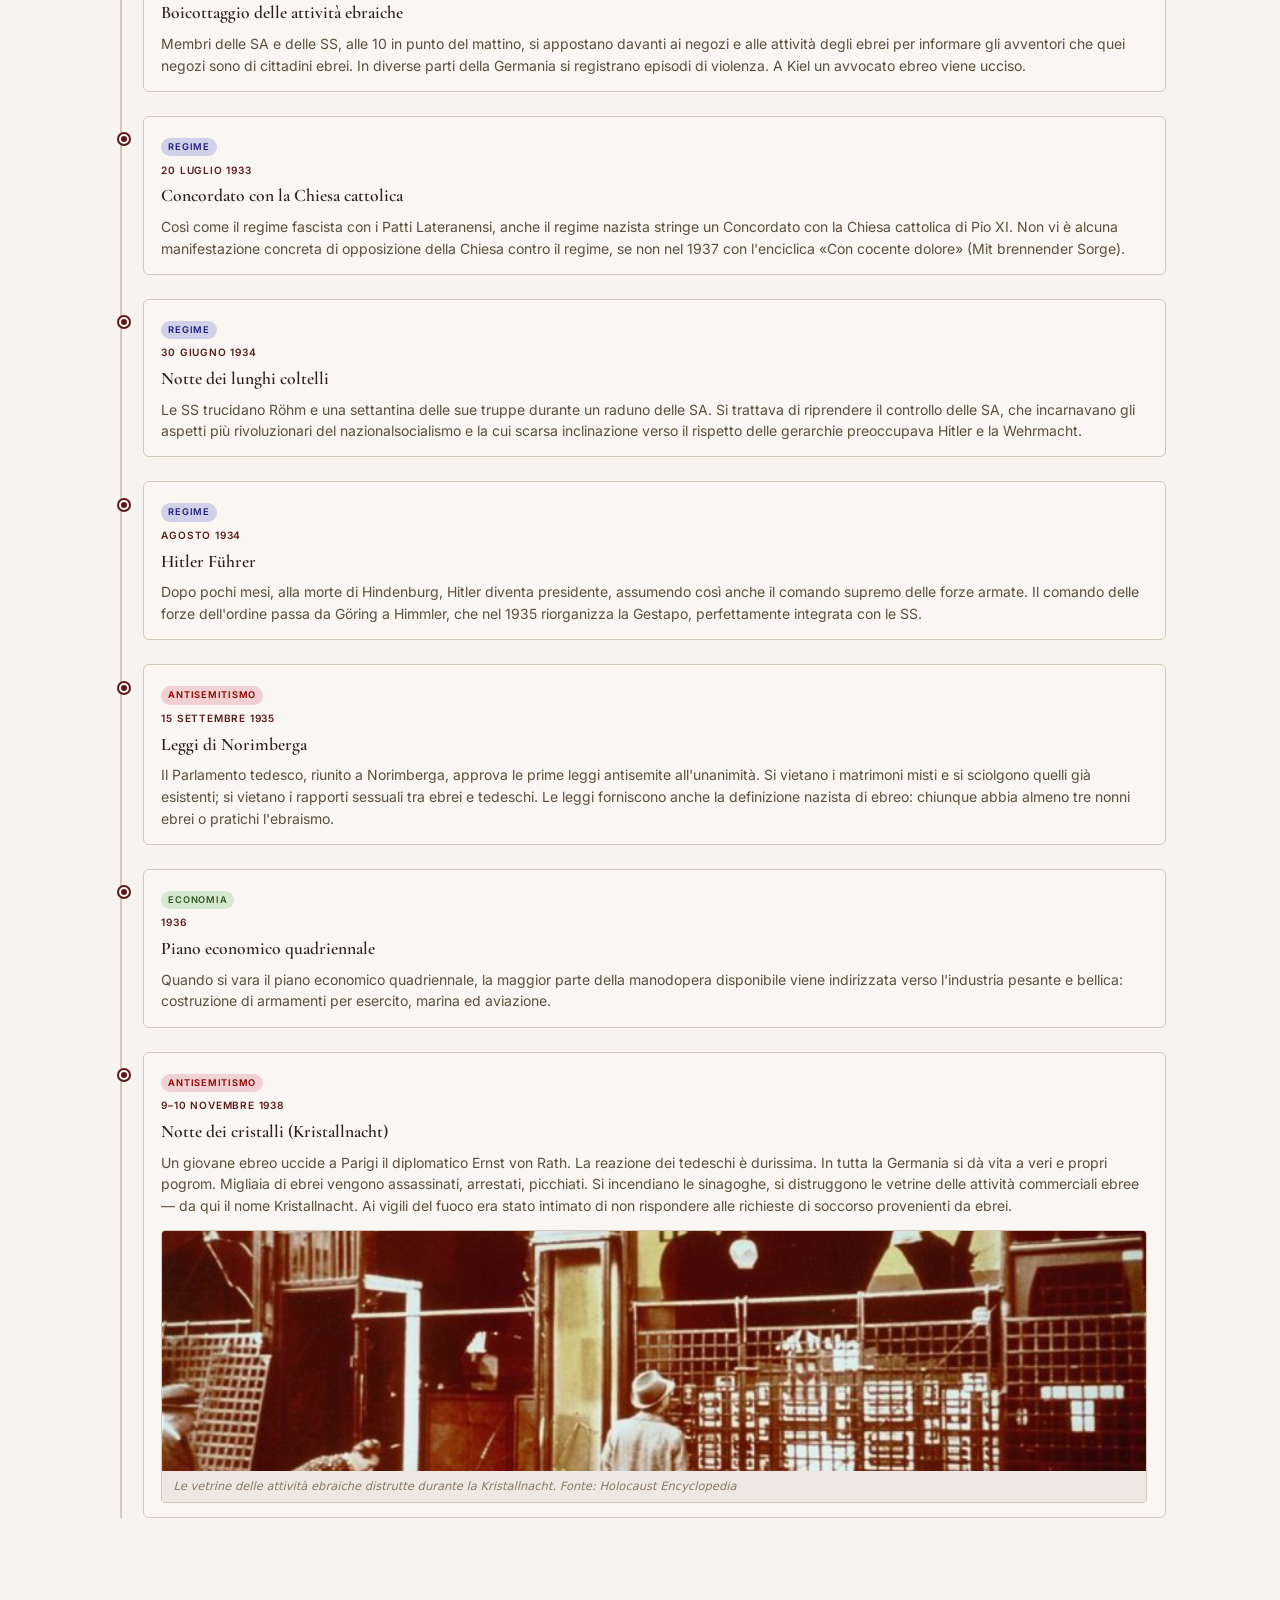
==== commit 793e15d6: "Cronologia: grafico NSDAP inline nell'evento elezioni marzo 1933 Co-Authored-By: Claude Sonnet 4.6 <" ====
--- a/il-nazismo/index.html
+++ b/il-nazismo/index.html
@@ -135,6 +135,7 @@
 .tl-titolo { font-family: var(--font-display); font-size: 1.1rem; font-weight: 600; color: var(--fg); margin-bottom: 0.4rem; }
 .tl-desc { font-size: 0.875rem; color: var(--fg2); line-height: 1.55; }
 .tl-photo { margin-top: 0.85rem; border-radius: 4px; overflow: hidden; border: 1px solid var(--border); }
+.tl-chart { margin-top: 0.85rem; border-radius: 4px; overflow: hidden; border: 1px solid var(--border); }
 .tl-photo img { width: 100%; max-height: 240px; object-fit: cover; display: block; }
 .tl-photo-cap { font-size: 0.72rem; font-style: italic; color: var(--fg3); padding: 0.4rem 0.7rem; background: var(--bg2); }
 
@@ -337,9 +338,6 @@
     </div>
     <div class="timeline" id="timeline-container"></div>
 
-    <div class="chart-embed">
-      <iframe title="Crescita del Partito Nazional Socialista dei Lavoratori" aria-label="Linee" id="datawrapper-chart-ULaaF" src="https://datawrapper.dwcdn.net/ULaaF/2/" scrolling="no" frameborder="0" style="width: 0; min-width: 100% !important; border: none;" height="400" data-external="1"></iframe>
-    </div>
   </section>
 
   <section id="sec-ideologia" class="section">
@@ -480,6 +478,7 @@
     data: "Marzo 1933",
     titolo: "Elezioni: NSDAP al 44%",
     desc: "Alle elezioni di marzo il NSDAP ottiene il 44% dei voti. Il Partito comunista viene dichiarato fuorilegge.",
+    chart: `<iframe title="Crescita del Partito Nazional Socialista dei Lavoratori" aria-label="Linee" id="datawrapper-chart-ULaaF" src="https://datawrapper.dwcdn.net/ULaaF/2/" scrolling="no" frameborder="0" style="width:0;min-width:100%!important;border:none;" height="400" data-external="1"></iframe>`,
     categoria: "regime"
   },
   {
@@ -582,7 +581,7 @@
     date: "1889–1945",
     ruolo: "Führer und Reichskanzler",
     fazione: "nsdap",
-    img: "https://upload.wikimedia.org/wikipedia/commons/thumb/a/a9/Adolf_Hitler.jpg/440px-Adolf_Hitler.jpg",
+    img: "./assets/img/hitler.jpg",
     bio: "Figlio del doganiere austriaco Alois Hitler, nasce nel 1889. Rifiutato dall'Accademia delle Belle Arti di Vienna, si avvicina all'antisemitismo nella capitale austriaca. Si arruola nell'esercito tedesco nella Prima Guerra Mondiale, si distingue e viene insignito di varie medaglie. Dopo la guerra si avvicina al DAP, tenta il putsch di Monaco (1923), in carcere scrive il Mein Kampf. Diventa cancelliere il 30 gennaio 1933, Führer alla morte di Hindenburg (1934)."
   },
   {
@@ -590,7 +589,7 @@
     date: "1897–1945",
     ruolo: "Ministro della Propaganda e dell'Informazione",
     fazione: "nsdap",
-    img: "https://upload.wikimedia.org/wikipedia/commons/thumb/7/73/Bundesarchiv_Bild_146-1968-101-20A%2C_Joseph_Goebbels.jpg/440px-Bundesarchiv_Bild_146-1968-101-20A%2C_Joseph_Goebbels.jpg",
+    img: "./assets/img/goebbels.jpg",
     bio: "Al gerarca nazista Goebbels viene affidato l'importantissimo Ministero della Propaganda e dell'Informazione, ruolo che conserva per tutta la durata del regime. Questo ministero utilizza in maniera massiva marce, manifestazioni, parate e raduni, abilmente organizzati e dalla regia impeccabile. Goebbels ridefinisce la cultura della Germania nazista attraverso i roghi di libri e il controllo del cinema e della radio."
   },
   {
@@ -598,7 +597,7 @@
     date: "1900–1945",
     ruolo: "Capo delle SS e della Gestapo",
     fazione: "nsdap",
-    img: "https://upload.wikimedia.org/wikipedia/commons/thumb/4/43/Heinrich_Himmler.jpg/440px-Heinrich_Himmler.jpg",
+    img: "./assets/img/himmler.jpg",
     bio: "Dopo la notte dei lunghi coltelli, il comando delle forze dell'ordine passa a Himmler. Questi, oltre ad essere il capo delle SS, nel 1935 riorganizza la Gestapo, una polizia segreta perfettamente integrata con le SS stesse. Costruisce l'apparato repressivo che sarà centrale nell'organizzazione dello sterminio degli ebrei."
   },
   {
@@ -606,7 +605,7 @@
     date: "1893–1946",
     ruolo: "Presidente del Reichstag, Ministro dell'Aviazione",
     fazione: "nsdap",
-    img: "https://upload.wikimedia.org/wikipedia/commons/thumb/d/d3/Bundesarchiv_Bild_102-13805%2C_Hermann_G%C3%B6ring.jpg/440px-Bundesarchiv_Bild_102-13805%2C_Hermann_G%C3%B6ring.jpg",
+    img: "./assets/img/goering.jpg",
     bio: "Inizialmente la polizia era affidata al comando di Göring, che utilizza agli inizi gli uomini delle SA come polizia. Dopo la notte dei lunghi coltelli perde il controllo delle forze dell'ordine, che passa a Himmler. Rimane tuttavia una figura centrale del regime, comandando la Luftwaffe e coordinando il piano economico quadriennale."
   },
   {
@@ -614,7 +613,7 @@
     date: "1887–1934",
     ruolo: "Capo delle SA",
     fazione: "nsdap",
-    img: "https://upload.wikimedia.org/wikipedia/commons/thumb/5/59/Ernst_R%C3%B6hm_1933.jpg/440px-Ernst_R%C3%B6hm_1933.jpg",
+    img: "./assets/img/rohm.jpg",
     bio: "Le SA guidate da Röhm incarnavano gli aspetti più rivoluzionari del nazionalsocialismo. La scarsa inclinazione verso il rispetto delle gerarchie da parte delle SA preoccupava non poco Hitler e i gerarchi della Wehrmacht. Röhm viene trucidato dalle SS durante la notte dei lunghi coltelli (30 giugno 1934) insieme a una settantina delle sue truppe."
   },
   {
@@ -622,7 +621,7 @@
     date: "1847–1934",
     ruolo: "Presidente della Repubblica di Weimar",
     fazione: "establishment",
-    img: "https://upload.wikimedia.org/wikipedia/commons/thumb/e/e6/Paul_von_Hindenburg.jpg/440px-Paul_von_Hindenburg.jpg",
+    img: "./assets/img/hindenburg.jpg",
     bio: "Presidente della Repubblica tedesca, conferisce a Hitler l'incarico di formare il governo il 30 gennaio 1933. Il governo non è monocolore: su 11 ministri solo 3 sono nazisti. Alla morte di Hindenburg, Hitler diventa presidente, assumendo così anche il comando supremo delle forze armate. La sua morte segna il completamento della presa del potere assoluto."
   },
   {
@@ -630,7 +629,7 @@
     date: "1906–1945",
     ruolo: "Teologo protestante, resistente",
     fazione: "opposizione",
-    img: "https://upload.wikimedia.org/wikipedia/commons/thumb/5/50/Bonhoeffer_portrait.jpg/440px-Bonhoeffer_portrait.jpg",
+    img: "./assets/img/bonhoeffer.jpg",
     bio: "La Chiesa protestante si piegò a Hitler, e i pochi dissidenti furono deportati nei campi di concentramento. Bonhoeffer fu tra i rari pastori luterani a opporsi apertamente al nazismo. Partecipa alla rete di resistenza, viene arrestato nel 1943 e impiccato nel campo di Flossenbürg il 9 aprile 1945, poche settimane prima della liberazione."
   }
 ];
@@ -782,6 +781,7 @@
       <div class="tl-titolo">${ev.titolo}</div>
       <div class="tl-desc">${ev.desc}</div>
       ${ev.img ? `<div class="tl-photo"><img src="${ev.img}" alt="${ev.imgAlt || ''}"><p class="tl-photo-cap">${ev.imgCap || ''}</p></div>` : ''}
+      ${ev.chart ? `<div class="tl-chart">${ev.chart}</div>` : ''}
     </div>`).join('');
 }
 
